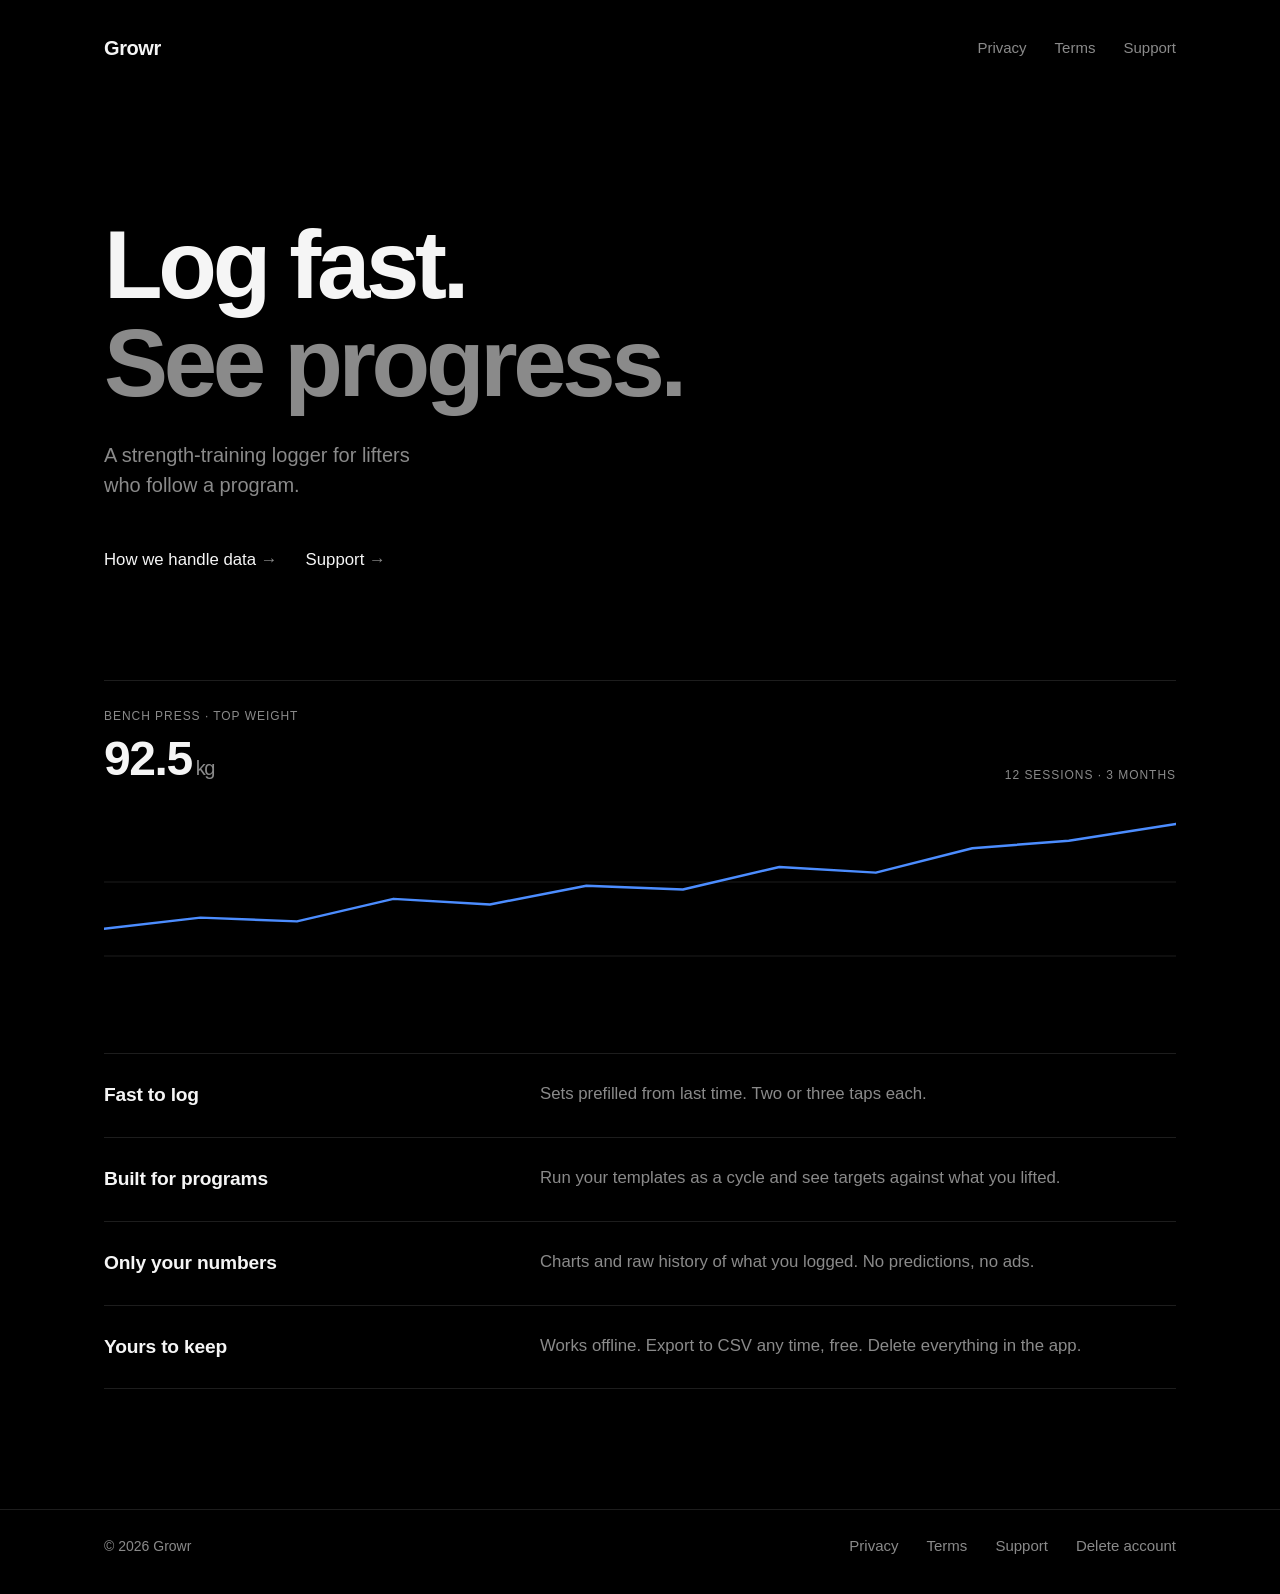
==== index.html @ 4fdc17f6 "Add files via upload" ====
<!DOCTYPE html>
<html lang="en">
<head>
<meta charset="UTF-8">
<meta name="viewport" content="width=device-width, initial-scale=1">
<title>Growr - Strength training logger</title>
<meta name="description" content="Growr is a minimalist strength-training logger with progress charts and raw history. No ads, ever.">
<meta name="theme-color" content="#000000">
<link rel="icon" href="favicon.svg" type="image/svg+xml">
<link rel="stylesheet" href="style.css">
</head>
<body>
<a class="skip" href="#content">Skip to content</a>
<header class="site"><div class="bar">
<a class="brand" href="index.html">Growr</a>
<nav aria-label="Main"><a href="privacy.html">Privacy</a><a href="terms.html">Terms</a><a href="support.html">Support</a></nav>
</div></header>
<main id="content">

<section class="hero">
<h1>Log fast.<br><span>See progress.</span></h1>
<p class="lead">A strength-training logger for lifters who follow a program.</p>
<p class="links"><a class="arrow" href="privacy.html">How we handle data</a><a class="arrow" href="support.html">Support</a></p>
</section>

<section class="stat" aria-label="Example progress chart">
<div class="stat-head">
<div><div class="label">Bench press &middot; top weight</div><div class="big">92.5<small> kg</small></div></div>
<div class="label">12 sessions &middot; 3 months</div>
</div>
<svg viewBox="0 0 1000 160" preserveAspectRatio="none" role="img" aria-label="Example line chart of a lift rising over twelve sessions"><line x1="0" y1="159" x2="1000" y2="159" stroke="#1d1d1d"/><line x1="0" y1="80" x2="1000" y2="80" stroke="#1d1d1d"/><polyline fill="none" stroke="#4c8dff" stroke-width="2.5" stroke-linejoin="round" stroke-linecap="round" vector-effect="non-scaling-stroke" points="0,130 90,118 180,122 270,98 360,104 450,84 540,88 630,64 720,70 810,44 900,36 1000,18"/></svg>
</section>

<section class="rows" aria-label="Features">
<div class="row2"><h2>Fast to log</h2><p>Sets prefilled from last time. Two or three taps each.</p></div>
<div class="row2"><h2>Built for programs</h2><p>Run your templates as a cycle and see targets against what you lifted.</p></div>
<div class="row2"><h2>Only your numbers</h2><p>Charts and raw history of what you logged. No predictions, no ads.</p></div>
<div class="row2"><h2>Yours to keep</h2><p>Works offline. Export to CSV any time, free. Delete everything in the app.</p></div>
</section>

</main>
<footer class="site"><div class="bar">
<span>&copy; 2026 Growr</span>
<nav aria-label="Footer"><a href="privacy.html">Privacy</a><a href="terms.html">Terms</a><a href="support.html">Support</a><a href="delete-account.html">Delete account</a></nav>
</div></footer>
</body>
</html>
---- style.css ----
/* Growr site: minimal. Black, hairlines, one blue accent (app tokens). */
:root {
  color-scheme: dark;
  --bg: #000;
  --surface: #0b0b0b;
  --line: #1d1d1d;
  --text: #f5f5f5;
  --muted: #8a8a8a;
  --accent: #4c8dff;
  --error: #ff6b6b;
  --success: #5fd38d;
  --wrap: 1120px;
  --read: 680px;
}

* { box-sizing: border-box; -webkit-tap-highlight-color: transparent; }

body {
  margin: 0; background: var(--bg); color: var(--text);
  font-family: Inter, -apple-system, BlinkMacSystemFont, "Segoe UI", Roboto, Helvetica, Arial, sans-serif;
  font-variant-numeric: tabular-nums; line-height: 1.6; -webkit-font-smoothing: antialiased;
  min-height: 100vh; display: flex; flex-direction: column;
}
main { flex: 1; }

a { color: var(--muted); text-decoration: none; }
a:hover { color: var(--text); }
a:focus-visible, button:focus-visible, input:focus-visible, textarea:focus-visible, summary:focus-visible {
  outline: 2px solid var(--accent); outline-offset: 3px; border-radius: 6px;
}
.skip { position: absolute; left: -999px; top: 8px; background: var(--accent); color: #000; padding: 10px 16px; border-radius: 12px; font-weight: 600; z-index: 9; }
.skip:focus { left: 8px; color: #000; }

/* header / footer */
header.site .bar, footer.site .bar {
  max-width: var(--wrap); margin: 0 auto; padding: 28px 24px;
  display: flex; flex-wrap: wrap; align-items: center; justify-content: space-between; gap: 14px 28px;
}
.brand { font-weight: 700; font-size: 20px; letter-spacing: -0.02em; color: var(--text); }
header.site nav, footer.site nav { display: flex; flex-wrap: wrap; gap: 6px 28px; font-size: 15px; font-weight: 500; }
header.site nav a { padding: 8px 0; }
header.site nav a[aria-current="page"] { color: var(--text); }
footer.site { border-top: 1px solid var(--line); }
footer.site .bar { padding-top: 24px; padding-bottom: 36px; font-size: 14px; color: var(--muted); }

main > section, main > .read { max-width: var(--wrap); margin: 0 auto; padding-left: 24px; padding-right: 24px; }
.read { max-width: calc(var(--read) + 48px) !important; padding-top: 56px; padding-bottom: 96px; }

/* type */
h1 { font-size: clamp(2.2rem, 6vw, 3.5rem); line-height: 1.05; letter-spacing: -0.04em; font-weight: 700; margin: 0; }
.read h2 {
  margin: 56px 0 0; padding-top: 22px; border-top: 1px solid var(--line);
  font-size: 12px; font-weight: 600; letter-spacing: 0.08em; text-transform: uppercase; color: var(--muted);
}
.read h2 + p, .read h2 + ul, .read h2 + ol, .read h2 + .list, .read h2 + .table-wrap, .read h2 + .callout, .read h2 + details { margin-top: 14px; }
h3 { font-size: 1rem; font-weight: 600; margin: 24px 0 2px; color: var(--text); }
p, li { color: var(--muted); font-size: 1.05rem; line-height: 1.7; }
p { margin: 14px 0 0; }
p strong, li strong { color: var(--text); font-weight: 600; }
ul, ol { padding-left: 20px; margin: 10px 0 0; }
li { margin: 6px 0; }
.read a:not(.btn) { color: var(--accent); }
.read a:not(.btn):hover { text-decoration: underline; text-underline-offset: 3px; color: var(--accent); }
code { color: var(--text); background: #141414; padding: 1px 6px; border-radius: 6px; font-size: 0.88em; }
.meta { color: var(--muted); font-size: 0.9rem; margin: 14px 0 0; }
.lead { font-size: 1.25rem; color: var(--muted); max-width: 30ch; margin: 28px 0 0; line-height: 1.5; }

/* home */
.hero { padding-top: clamp(48px, 10vw, 120px); padding-bottom: clamp(56px, 9vw, 96px); }
.hero h1 { font-size: clamp(2.8rem, 9vw, 6rem); line-height: 1.02; letter-spacing: -0.045em; max-width: 12ch; }
.hero h1 span { color: var(--muted); }
.links { display: flex; flex-wrap: wrap; gap: 6px 28px; margin-top: 36px; }
.arrow { color: var(--text); font-weight: 500; padding: 10px 0; min-height: 44px; }
.arrow::after { content: " \2192"; color: var(--muted); }
.arrow:hover::after { color: var(--accent); }

.stat { padding-bottom: clamp(56px, 9vw, 96px); }
.stat-head { border-top: 1px solid var(--line); padding-top: 26px; display: flex; flex-wrap: wrap; gap: 16px; justify-content: space-between; align-items: flex-end; }
.label { font-size: 12px; letter-spacing: 0.08em; text-transform: uppercase; color: var(--muted); }
.big { font-size: clamp(2.4rem, 6vw, 3rem); font-weight: 600; letter-spacing: -0.03em; line-height: 1.1; margin-top: 6px; }
.big small { font-size: 1.25rem; color: var(--muted); font-weight: 500; }
.stat svg { display: block; width: 100%; height: 150px; margin-top: 22px; }

.rows { padding-bottom: clamp(64px, 10vw, 120px); }
.row2 { border-top: 1px solid var(--line); display: flex; flex-wrap: wrap; gap: 6px 48px; padding: 26px 0; }
.row2:last-child { border-bottom: 1px solid var(--line); }
.row2 h2 { margin: 0; flex: 1 1 220px; font-size: 1.2rem; font-weight: 600; letter-spacing: -0.01em; color: var(--text); text-transform: none; }
.row2 p { margin: 0; flex: 2 1 300px; }

/* controls */
.btn {
  display: inline-flex; align-items: center; justify-content: center; min-height: 48px; padding: 0 24px;
  border-radius: 16px; background: var(--accent); color: #000; font-weight: 600; font-size: 1rem;
  border: 1px solid transparent; cursor: pointer; font-family: inherit; text-decoration: none;
}
.btn:hover { opacity: 0.9; color: #000; }
.btn.secondary { background: transparent; color: var(--text); border-color: var(--line); }
.btn.secondary:hover { color: var(--text); border-color: var(--muted); }
.btn.danger { background: var(--error); }
.actions { display: flex; flex-wrap: wrap; gap: 10px; margin-top: 22px; }

/* quiet blocks: no boxes, just a hairline rail */
.callout { border-left: 2px solid var(--accent); padding: 2px 0 2px 18px; margin: 24px 0; }
.callout p { margin: 6px 0; }
.toc { border-top: 1px solid var(--line); padding: 14px 0 0; margin: 28px 0 0; }
.toc ol { margin: 6px 0 0; padding-left: 20px; columns: 2; column-gap: 28px; }
.toc li { break-inside: avoid; }
@media (max-width: 560px) { .toc ol { columns: 1; } }
.toc strong { font-size: 12px; font-weight: 600; letter-spacing: 0.08em; text-transform: uppercase; color: var(--muted); }

.list { border-top: 1px solid var(--line); margin-top: 14px; }
.list a, .list .row { display: flex; justify-content: space-between; align-items: center; gap: 12px; min-height: 56px; padding: 10px 0; color: var(--text); border-bottom: 1px solid var(--line); }
.list small { display: block; color: var(--muted); font-size: 0.9rem; }
.list .chev { color: var(--muted); }
.list a:hover .chev { color: var(--accent); }

.table-wrap { overflow-x: auto; margin: 14px 0; border-top: 1px solid var(--line); }
table { width: 100%; border-collapse: collapse; font-size: 0.95rem; }
th, td { text-align: left; padding: 12px 14px 12px 0; border-bottom: 1px solid var(--line); vertical-align: top; color: var(--muted); }
th { color: var(--text); font-weight: 600; }

details { border-top: 1px solid var(--line); }
details:last-of-type { border-bottom: 1px solid var(--line); }
summary { cursor: pointer; padding: 16px 0; min-height: 52px; font-weight: 600; color: var(--text); list-style: none; display: flex; justify-content: space-between; gap: 12px; }
summary::-webkit-details-marker { display: none; }
summary::after { content: "+"; color: var(--muted); font-weight: 400; }
details[open] summary::after { content: "\2212"; }
details p { margin: 0 0 18px; }

/* form */
.form-group { margin-bottom: 18px; }
label { display: block; margin-bottom: 6px; font-weight: 600; font-size: 0.9rem; color: var(--text); }
input[type="email"], input[type="text"], textarea {
  width: 100%; min-height: 48px; padding: 12px 14px; border-radius: 12px;
  border: 1px solid var(--line); background: var(--surface); color: var(--text); font-size: 1rem; font-family: inherit;
}
input:focus, textarea:focus { border-color: var(--accent); outline: none; }
input[aria-invalid="true"], textarea[aria-invalid="true"] { border-color: var(--error); }
[data-fs-error] { display: block; color: var(--error); font-size: 0.85rem; margin-top: 4px; }
[data-fs-success] { display: none; border: 1px solid var(--success); color: var(--success); border-radius: 12px; padding: 14px 18px; margin: 16px 0; font-weight: 600; }
[data-fs-success]:not(:empty) { display: block; }
.form-error-banner { display: none; border: 1px solid var(--error); color: var(--error); border-radius: 12px; padding: 14px 18px; margin: 16px 0; }
.form-error-banner:not(:empty) { display: block; }
.hp { position: absolute; left: -9999px; height: 0; overflow: hidden; }

@media (prefers-reduced-motion: reduce) { * { transition: none !important; scroll-behavior: auto !important; } }
@media print { header.site, footer.site { display: none; } body { background: #fff; } * { color: #000 !important; } }
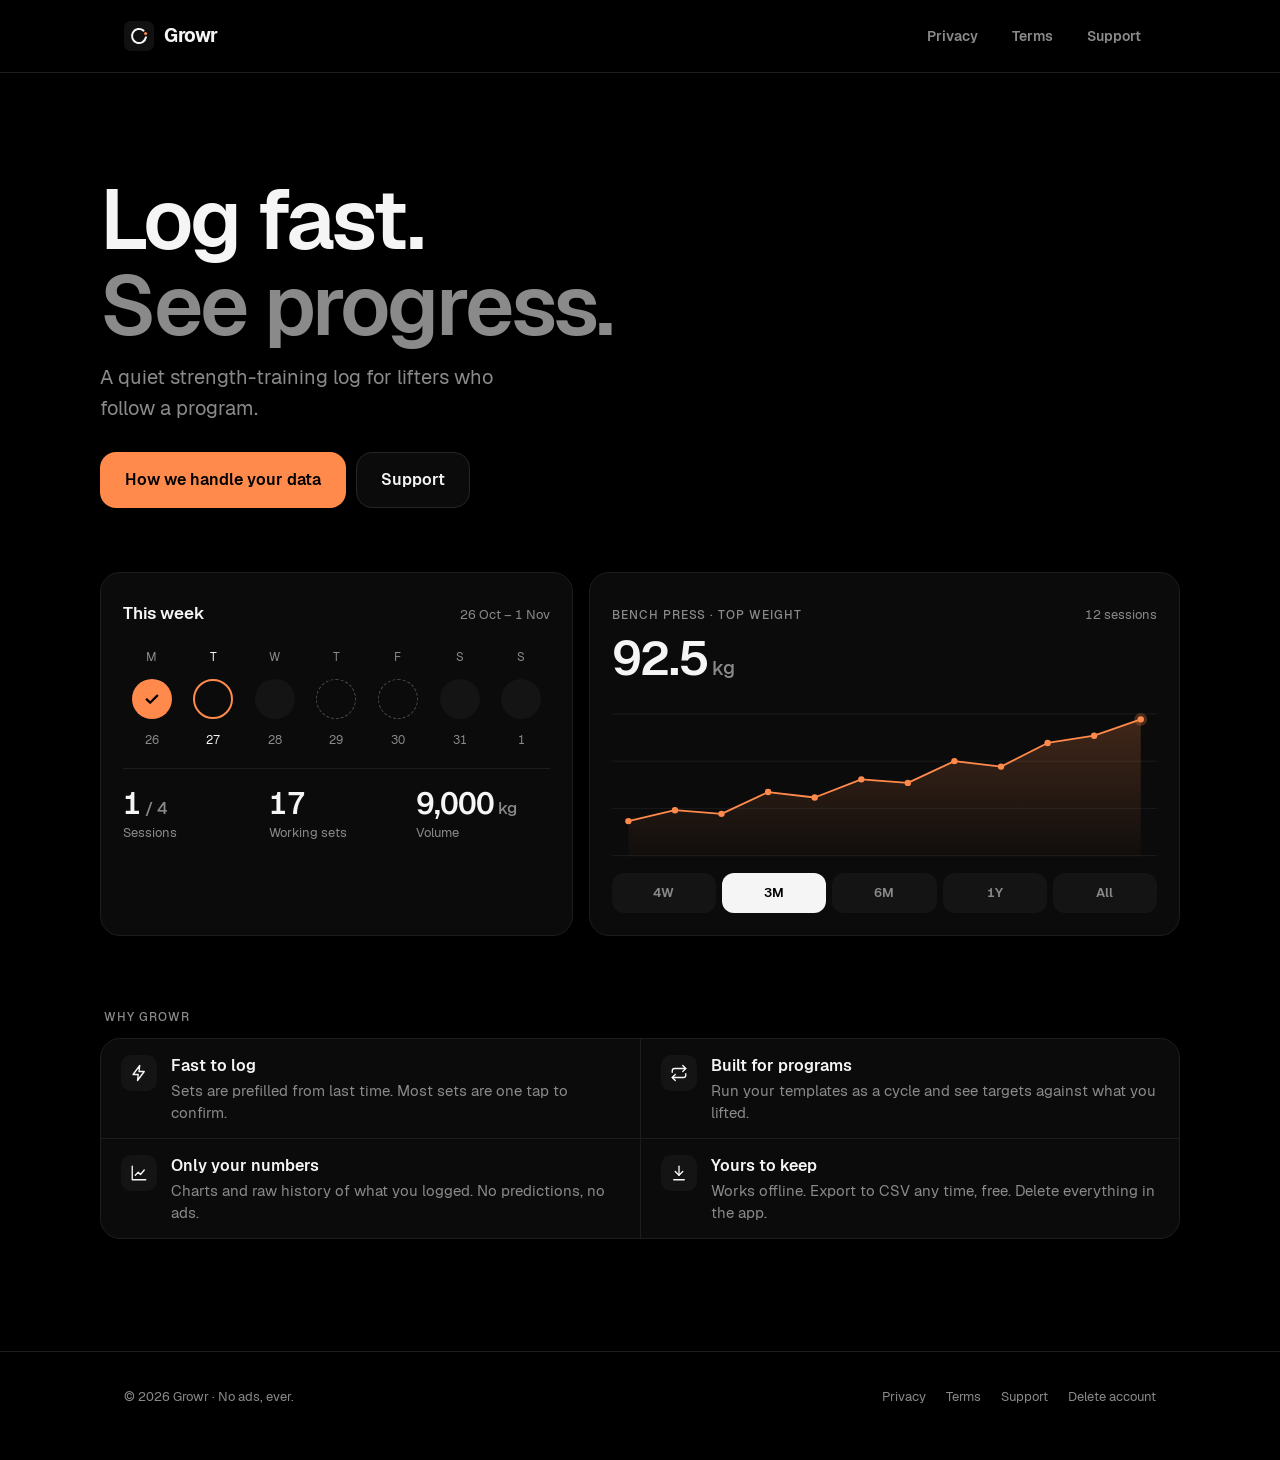
==== commit 02d0f145: "Restyle the site to match the app; name the data controller - App design: OLED black, surface cards," ====
--- a/index.html
+++ b/index.html
@@ -7,40 +7,52 @@
 <meta name="description" content="Growr is a minimalist strength-training logger with progress charts and raw history. No ads, ever.">
 <meta name="theme-color" content="#000000">
 <link rel="icon" href="favicon.svg" type="image/svg+xml">
+<link rel="preload" href="fonts/Geist-Regular.woff" as="font" type="font/woff" crossorigin>
+<link rel="preload" href="fonts/Geist-SemiBold.woff" as="font" type="font/woff" crossorigin>
 <link rel="stylesheet" href="style.css">
 </head>
 <body>
 <a class="skip" href="#content">Skip to content</a>
 <header class="site"><div class="bar">
-<a class="brand" href="index.html">Growr</a>
+<a class="brand" href="index.html" aria-label="Growr home"><svg viewBox="0 0 512 512" aria-hidden="true"><rect width="512" height="512" rx="116" fill="#111111"/><path d="M333.1 164.1 A 120 120 0 1 0 374.2 276.8" fill="none" stroke="#F5F5F5" stroke-width="34" stroke-linecap="round"/><circle cx="368.8" cy="215" r="26" fill="#FF8A4C"/></svg>Growr</a>
 <nav aria-label="Main"><a href="privacy.html">Privacy</a><a href="terms.html">Terms</a><a href="support.html">Support</a></nav>
 </div></header>
 <main id="content">
+<div class="home">
 
 <section class="hero">
 <h1>Log fast.<br><span>See progress.</span></h1>
-<p class="lead">A strength-training logger for lifters who follow a program.</p>
-<p class="links"><a class="arrow" href="privacy.html">How we handle data</a><a class="arrow" href="support.html">Support</a></p>
+<p class="lead">A quiet strength-training log for lifters who follow a program.</p>
+<div class="actions"><a class="btn" href="privacy.html">How we handle your data</a><a class="btn secondary" href="support.html">Support</a></div>
 </section>
 
-<section class="stat" aria-label="Example progress chart">
-<div class="stat-head">
-<div><div class="label">Bench press &middot; top weight</div><div class="big">92.5<small> kg</small></div></div>
-<div class="label">12 sessions &middot; 3 months</div>
+<section class="showcase" aria-label="Example screens">
+<div class="card" aria-label="Example: this week">
+<div class="card-head"><span class="card-title">This week</span><span class="meta">26 Oct &ndash; 1 Nov</span></div>
+<div class="week" aria-hidden="true"><span class="">M</span><span class="is-today">T</span><span class="">W</span><span class="">T</span><span class="">F</span><span class="">S</span><span class="">S</span><i class="dot done"><svg viewBox="0 0 24 24" fill="none" stroke="#000" stroke-width="3" stroke-linecap="round" stroke-linejoin="round" aria-hidden="true"><path d="m5 12.5 4.5 4.5L19 7.5"/></svg></i><i class="dot today"></i><i class="dot "></i><i class="dot plan"></i><i class="dot plan"></i><i class="dot "></i><i class="dot "></i><span class="">26</span><span class="is-today">27</span><span class="">28</span><span class="">29</span><span class="">30</span><span class="">31</span><span class="">1</span></div>
+<div class="stats">
+<div><div class="num">1<small> / 4</small></div><div class="meta">Sessions</div></div>
+<div><div class="num">17</div><div class="meta">Working sets</div></div>
+<div><div class="num">9,000<small> kg</small></div><div class="meta">Volume</div></div>
 </div>
-<svg viewBox="0 0 1000 160" preserveAspectRatio="none" role="img" aria-label="Example line chart of a lift rising over twelve sessions"><line x1="0" y1="159" x2="1000" y2="159" stroke="#1d1d1d"/><line x1="0" y1="80" x2="1000" y2="80" stroke="#1d1d1d"/><polyline fill="none" stroke="#4c8dff" stroke-width="2.5" stroke-linejoin="round" stroke-linecap="round" vector-effect="non-scaling-stroke" points="0,130 90,118 180,122 270,98 360,104 450,84 540,88 630,64 720,70 810,44 900,36 1000,18"/></svg>
+</div>
+<div class="card" aria-label="Example: progress chart">
+<div class="card-head"><span class="label">Bench press &middot; top weight</span><span class="meta">12 sessions</span></div>
+<div class="big">92.5<small> kg</small></div>
+<svg class="chart" viewBox="0 0 600 170" role="img" aria-label="Example chart: bench press top weight rising over twelve sessions"><defs><linearGradient id="g" x1="0" y1="0" x2="0" y2="1"><stop offset="0" stop-color="#FF8A4C" stop-opacity=".22"/><stop offset="1" stop-color="#FF8A4C" stop-opacity=".02"/></linearGradient></defs><line x1="0" x2="600" y1="12" y2="12" stroke="#1D1D1D"/><line x1="0" x2="600" y1="64" y2="64" stroke="#1D1D1D"/><line x1="0" x2="600" y1="116" y2="116" stroke="#1D1D1D"/><line x1="0" x2="600" y1="168" y2="168" stroke="#1D1D1D"/><path d="M18.0,130 L69.3,118 L120.5,122 L171.8,98 L223.1,104 L274.4,84 L325.6,88 L376.9,64 L428.2,70 L479.5,44 L530.7,36 L582.0,18 L582.0,170 L18.0,170 Z" fill="url(#g)"/><polyline points="18.0,130 69.3,118 120.5,122 171.8,98 223.1,104 274.4,84 325.6,88 376.9,64 428.2,70 479.5,44 530.7,36 582.0,18" fill="none" stroke="#FF8A4C" stroke-width="2" stroke-linejoin="round" stroke-linecap="round"/><circle cx="18.0" cy="130" r="3.5" fill="#FF8A4C"/><circle cx="69.3" cy="118" r="3.5" fill="#FF8A4C"/><circle cx="120.5" cy="122" r="3.5" fill="#FF8A4C"/><circle cx="171.8" cy="98" r="3.5" fill="#FF8A4C"/><circle cx="223.1" cy="104" r="3.5" fill="#FF8A4C"/><circle cx="274.4" cy="84" r="3.5" fill="#FF8A4C"/><circle cx="325.6" cy="88" r="3.5" fill="#FF8A4C"/><circle cx="376.9" cy="64" r="3.5" fill="#FF8A4C"/><circle cx="428.2" cy="70" r="3.5" fill="#FF8A4C"/><circle cx="479.5" cy="44" r="3.5" fill="#FF8A4C"/><circle cx="530.7" cy="36" r="3.5" fill="#FF8A4C"/><circle cx="582.0" cy="18" r="3.5" fill="#FF8A4C"/><circle cx="582.0" cy="18" r="7" fill="#FF8A4C" fill-opacity=".25"/></svg>
+<div class="pills" aria-hidden="true"><span>4W</span><span class="on">3M</span><span>6M</span><span>1Y</span><span>All</span></div>
+</div>
 </section>
 
-<section class="rows" aria-label="Features">
-<div class="row2"><h2>Fast to log</h2><p>Sets prefilled from last time. Two or three taps each.</p></div>
-<div class="row2"><h2>Built for programs</h2><p>Run your templates as a cycle and see targets against what you lifted.</p></div>
-<div class="row2"><h2>Only your numbers</h2><p>Charts and raw history of what you logged. No predictions, no ads.</p></div>
-<div class="row2"><h2>Yours to keep</h2><p>Works offline. Export to CSV any time, free. Delete everything in the app.</p></div>
+<section class="features" aria-labelledby="why">
+<h2 class="group-label" id="why">Why Growr</h2>
+<div class="list"><div class="row"><span class="tile"><svg viewBox="0 0 24 24" fill="none" stroke="#F5F5F5" stroke-width="1.8" stroke-linecap="round" stroke-linejoin="round" aria-hidden="true"><path d="M13 2 4 14h7l-1 8 9-12h-7z"/></svg></span><span class="text">Fast to log<small>Sets are prefilled from last time. Most sets are one tap to confirm.</small></span></div><div class="row"><span class="tile"><svg viewBox="0 0 24 24" fill="none" stroke="#F5F5F5" stroke-width="1.8" stroke-linecap="round" stroke-linejoin="round" aria-hidden="true"><path d="M17 2l4 4-4 4"/><path d="M3 11V9a3 3 0 0 1 3-3h15"/><path d="M7 22l-4-4 4-4"/><path d="M21 13v2a3 3 0 0 1-3 3H3"/></svg></span><span class="text">Built for programs<small>Run your templates as a cycle and see targets against what you lifted.</small></span></div><div class="row"><span class="tile"><svg viewBox="0 0 24 24" fill="none" stroke="#F5F5F5" stroke-width="1.8" stroke-linecap="round" stroke-linejoin="round" aria-hidden="true"><path d="M3 3v18h18"/><path d="m7 15 4-4 3 3 5-6"/></svg></span><span class="text">Only your numbers<small>Charts and raw history of what you logged. No predictions, no ads.</small></span></div><div class="row"><span class="tile"><svg viewBox="0 0 24 24" fill="none" stroke="#F5F5F5" stroke-width="1.8" stroke-linecap="round" stroke-linejoin="round" aria-hidden="true"><path d="M12 3v12"/><path d="m7 10 5 5 5-5"/><path d="M5 21h14"/></svg></span><span class="text">Yours to keep<small>Works offline. Export to CSV any time, free. Delete everything in the app.</small></span></div></div>
 </section>
 
+</div>
 </main>
 <footer class="site"><div class="bar">
-<span>&copy; 2026 Growr</span>
+<span>&copy; 2026 Growr &middot; No ads, ever.</span>
 <nav aria-label="Footer"><a href="privacy.html">Privacy</a><a href="terms.html">Terms</a><a href="support.html">Support</a><a href="delete-account.html">Delete account</a></nav>
 </div></footer>
 </body>
--- a/style.css
+++ b/style.css
@@ -1,147 +1,266 @@
-/* Growr site: minimal. Black, hairlines, one blue accent (app tokens). */
+/* Growr site. Same tokens as the app (docs/design-handoff.md): OLED black,
+   surface cards with hairline borders, one Ember accent, Geist. No shadows. */
+
+@font-face { font-family: Geist; font-weight: 400; font-display: swap; src: url(fonts/Geist-Regular.woff) format("woff"); }
+@font-face { font-family: Geist; font-weight: 500; font-display: swap; src: url(fonts/Geist-Medium.woff) format("woff"); }
+@font-face { font-family: Geist; font-weight: 600; font-display: swap; src: url(fonts/Geist-SemiBold.woff) format("woff"); }
+@font-face { font-family: Geist; font-weight: 700; font-display: swap; src: url(fonts/Geist-Bold.woff) format("woff"); }
+
 :root {
   color-scheme: dark;
-  --bg: #000;
+  --bg: #000000;
   --surface: #0b0b0b;
-  --line: #1d1d1d;
+  --field: #141414;
+  --border: #1d1d1d;
+  --track: #262626;
+  --last: #3a3a3a;
+  --dim: #4a4a4a;
   --text: #f5f5f5;
   --muted: #8a8a8a;
-  --accent: #4c8dff;
-  --error: #ff6b6b;
-  --success: #5fd38d;
-  --wrap: 1120px;
-  --read: 680px;
-}
+  --accent: #ff8a4c;
+  --on-accent: #000000;
+  --accent-soft: rgba(255, 138, 76, 0.12);
+  --danger: #ff7a7a;
+  --danger-fill: #d93036;
+  --danger-border: #3a2020;
+  --r-field: 10px;
+  --r-small: 12px;
+  --r-button: 16px;
+  --r-card: 20px;
+  --gutter: 16px;
+  --wrap: 1080px;
+  --read: 720px;
+  --ease: 180ms ease;
+}
+@media (min-width: 720px) { :root { --gutter: 24px; } }
 
 * { box-sizing: border-box; -webkit-tap-highlight-color: transparent; }
+html { -webkit-text-size-adjust: 100%; scroll-padding-top: 88px; }
 
 body {
   margin: 0; background: var(--bg); color: var(--text);
-  font-family: Inter, -apple-system, BlinkMacSystemFont, "Segoe UI", Roboto, Helvetica, Arial, sans-serif;
-  font-variant-numeric: tabular-nums; line-height: 1.6; -webkit-font-smoothing: antialiased;
+  font-family: Geist, -apple-system, BlinkMacSystemFont, "Segoe UI", Roboto, Helvetica, Arial, sans-serif;
+  font-size: 16px; line-height: 1.6; font-variant-numeric: tabular-nums;
+  -webkit-font-smoothing: antialiased; -moz-osx-font-smoothing: grayscale;
   min-height: 100vh; display: flex; flex-direction: column;
 }
-main { flex: 1; }
-
-a { color: var(--muted); text-decoration: none; }
-a:hover { color: var(--text); }
-a:focus-visible, button:focus-visible, input:focus-visible, textarea:focus-visible, summary:focus-visible {
-  outline: 2px solid var(--accent); outline-offset: 3px; border-radius: 6px;
-}
-.skip { position: absolute; left: -999px; top: 8px; background: var(--accent); color: #000; padding: 10px 16px; border-radius: 12px; font-weight: 600; z-index: 9; }
-.skip:focus { left: 8px; color: #000; }
-
-/* header / footer */
+main { flex: 1; width: 100%; }
+
+a { color: inherit; text-decoration: none; }
+:focus-visible { outline: 2px solid var(--accent); outline-offset: 3px; border-radius: 8px; }
+.skip { position: absolute; left: -999px; top: 8px; background: var(--accent); color: var(--on-accent); padding: 10px 16px; border-radius: var(--r-small); font-weight: 600; z-index: 20; }
+.skip:focus { left: 8px; }
+
+/* ---- header / footer ------------------------------------------------------ */
+
+header.site {
+  position: sticky; top: 0; z-index: 10;
+  background: rgba(0, 0, 0, 0.86); border-bottom: 1px solid var(--border);
+  -webkit-backdrop-filter: saturate(140%) blur(14px); backdrop-filter: saturate(140%) blur(14px);
+}
 header.site .bar, footer.site .bar {
-  max-width: var(--wrap); margin: 0 auto; padding: 28px 24px;
-  display: flex; flex-wrap: wrap; align-items: center; justify-content: space-between; gap: 14px 28px;
-}
-.brand { font-weight: 700; font-size: 20px; letter-spacing: -0.02em; color: var(--text); }
-header.site nav, footer.site nav { display: flex; flex-wrap: wrap; gap: 6px 28px; font-size: 15px; font-weight: 500; }
-header.site nav a { padding: 8px 0; }
-header.site nav a[aria-current="page"] { color: var(--text); }
-footer.site { border-top: 1px solid var(--line); }
-footer.site .bar { padding-top: 24px; padding-bottom: 36px; font-size: 14px; color: var(--muted); }
-
-main > section, main > .read { max-width: var(--wrap); margin: 0 auto; padding-left: 24px; padding-right: 24px; }
-.read { max-width: calc(var(--read) + 48px) !important; padding-top: 56px; padding-bottom: 96px; }
-
-/* type */
-h1 { font-size: clamp(2.2rem, 6vw, 3.5rem); line-height: 1.05; letter-spacing: -0.04em; font-weight: 700; margin: 0; }
-.read h2 {
-  margin: 56px 0 0; padding-top: 22px; border-top: 1px solid var(--line);
-  font-size: 12px; font-weight: 600; letter-spacing: 0.08em; text-transform: uppercase; color: var(--muted);
-}
-.read h2 + p, .read h2 + ul, .read h2 + ol, .read h2 + .list, .read h2 + .table-wrap, .read h2 + .callout, .read h2 + details { margin-top: 14px; }
-h3 { font-size: 1rem; font-weight: 600; margin: 24px 0 2px; color: var(--text); }
-p, li { color: var(--muted); font-size: 1.05rem; line-height: 1.7; }
-p { margin: 14px 0 0; }
-p strong, li strong { color: var(--text); font-weight: 600; }
+  max-width: var(--wrap); margin: 0 auto; padding: 12px var(--gutter);
+  display: flex; flex-wrap: wrap; align-items: center; justify-content: space-between; gap: 8px 16px;
+}
+.brand { display: inline-flex; align-items: center; gap: 10px; min-height: 48px; font-weight: 700; font-size: 19px; letter-spacing: -0.02em; }
+.brand svg { width: 30px; height: 30px; flex: none; }
+header.site nav { display: flex; flex-wrap: wrap; gap: 4px; }
+header.site nav a {
+  display: inline-flex; align-items: center; min-height: 40px; padding: 0 14px; border-radius: 999px;
+  font-size: 14px; font-weight: 600; color: var(--muted); border: 1px solid transparent;
+  transition: color var(--ease), background-color var(--ease), border-color var(--ease);
+}
+header.site nav a:hover { color: var(--text); }
+header.site nav a[aria-current="page"] { color: var(--text); background: var(--surface); border-color: var(--border); }
+@media (max-width: 420px) { header.site nav a { padding: 0 11px; } }
+
+footer.site { border-top: 1px solid var(--border); margin-top: 24px; }
+footer.site .bar { padding-top: 24px; padding-bottom: 40px; font-size: 13px; color: var(--muted); }
+footer.site nav { display: flex; flex-wrap: wrap; gap: 0 20px; }
+footer.site nav a { display: inline-flex; align-items: center; min-height: 44px; }
+footer.site nav a:hover { color: var(--text); }
+
+/* ---- type ----------------------------------------------------------------- */
+
+h1 { font-size: clamp(2rem, 6vw, 2.75rem); line-height: 1.1; letter-spacing: -0.02em; font-weight: 600; margin: 0; }
+h2 { margin: 0; }
+h3 { font-size: 16px; font-weight: 600; letter-spacing: -0.01em; margin: 22px 0 0; color: var(--text); }
+p, li { color: var(--muted); font-size: 15.5px; line-height: 1.7; }
+p { margin: 12px 0 0; }
+strong { color: var(--text); font-weight: 600; }
 ul, ol { padding-left: 20px; margin: 10px 0 0; }
 li { margin: 6px 0; }
-.read a:not(.btn) { color: var(--accent); }
-.read a:not(.btn):hover { text-decoration: underline; text-underline-offset: 3px; color: var(--accent); }
-code { color: var(--text); background: #141414; padding: 1px 6px; border-radius: 6px; font-size: 0.88em; }
-.meta { color: var(--muted); font-size: 0.9rem; margin: 14px 0 0; }
-.lead { font-size: 1.25rem; color: var(--muted); max-width: 30ch; margin: 28px 0 0; line-height: 1.5; }
-
-/* home */
-.hero { padding-top: clamp(48px, 10vw, 120px); padding-bottom: clamp(56px, 9vw, 96px); }
-.hero h1 { font-size: clamp(2.8rem, 9vw, 6rem); line-height: 1.02; letter-spacing: -0.045em; max-width: 12ch; }
-.hero h1 span { color: var(--muted); }
-.links { display: flex; flex-wrap: wrap; gap: 6px 28px; margin-top: 36px; }
-.arrow { color: var(--text); font-weight: 500; padding: 10px 0; min-height: 44px; }
-.arrow::after { content: " \2192"; color: var(--muted); }
-.arrow:hover::after { color: var(--accent); }
-
-.stat { padding-bottom: clamp(56px, 9vw, 96px); }
-.stat-head { border-top: 1px solid var(--line); padding-top: 26px; display: flex; flex-wrap: wrap; gap: 16px; justify-content: space-between; align-items: flex-end; }
-.label { font-size: 12px; letter-spacing: 0.08em; text-transform: uppercase; color: var(--muted); }
-.big { font-size: clamp(2.4rem, 6vw, 3rem); font-weight: 600; letter-spacing: -0.03em; line-height: 1.1; margin-top: 6px; }
-.big small { font-size: 1.25rem; color: var(--muted); font-weight: 500; }
-.stat svg { display: block; width: 100%; height: 150px; margin-top: 22px; }
-
-.rows { padding-bottom: clamp(64px, 10vw, 120px); }
-.row2 { border-top: 1px solid var(--line); display: flex; flex-wrap: wrap; gap: 6px 48px; padding: 26px 0; }
-.row2:last-child { border-bottom: 1px solid var(--line); }
-.row2 h2 { margin: 0; flex: 1 1 220px; font-size: 1.2rem; font-weight: 600; letter-spacing: -0.01em; color: var(--text); text-transform: none; }
-.row2 p { margin: 0; flex: 2 1 300px; }
-
-/* controls */
+li::marker { color: var(--dim); }
+code { color: var(--text); background: var(--field); border: 1px solid var(--border); padding: 1px 6px; border-radius: 6px; font-size: 0.86em; font-family: inherit; }
+.label, .group-label {
+  font-size: 12px; font-weight: 500; letter-spacing: 0.08em; text-transform: uppercase; color: var(--muted);
+}
+.meta { color: var(--muted); font-size: 13px; line-height: 1.6; margin: 10px 0 0; }
+.lead { font-size: 18px; line-height: 1.55; color: var(--muted); margin: 14px 0 0; max-width: 34ch; }
+
+/* ---- reading pages (privacy, terms, support, delete account) -------------- */
+
+.read { max-width: calc(var(--read) + 2 * var(--gutter)); margin: 0 auto; padding: 40px var(--gutter) 64px; }
+.read > h1 + .lead, .read > h1 + .meta { margin-top: 10px; }
+.read a:not(.btn):not(.row) { color: var(--accent); text-decoration: underline; text-decoration-color: rgba(255, 138, 76, 0.4); text-underline-offset: 3px; }
+.read a:not(.btn):not(.row):hover { text-decoration-color: var(--accent); }
+
+/* A section: caps label above a surface card, like a settings group. */
+.group { margin-top: 32px; }
+.group > h2 { font-size: 12px; font-weight: 500; letter-spacing: 0.08em; text-transform: uppercase; color: var(--muted); padding: 0 4px 10px; }
+.card {
+  background: var(--surface); border: 1px solid var(--border); border-radius: var(--r-card);
+  padding: 18px 20px 20px;
+}
+.card > :first-child { margin-top: 0; }
+@media (max-width: 480px) { .card { padding: 16px 16px 18px; } }
+
+.callout {
+  background: var(--field); border: 1px solid var(--track); border-radius: var(--r-button);
+  padding: 14px 18px; margin: 20px 0 0;
+}
+.callout p, .callout ol, .callout ul { margin-top: 6px; }
+.callout > :first-child { margin-top: 0; }
+.card .callout { margin-top: 16px; }
+
+.toc { background: var(--surface); border: 1px solid var(--border); border-radius: var(--r-card); padding: 16px 20px; margin: 24px 0 0; }
+.toc strong { display: block; font-size: 12px; font-weight: 500; letter-spacing: 0.08em; text-transform: uppercase; color: var(--muted); }
+.toc ol { margin: 8px 0 0; padding-left: 22px; columns: 2; column-gap: 32px; }
+.toc li { break-inside: avoid; margin: 2px 0; }
+.read .toc a:not(.btn) { color: var(--text); text-decoration: none; display: inline-block; padding: 4px 0; }
+.read .toc a:not(.btn):hover { color: var(--accent); }
+@media (max-width: 560px) { .toc ol { columns: 1; } }
+
+.table-wrap { overflow-x: auto; margin: 4px -4px 0; }
+table { width: 100%; border-collapse: collapse; font-size: 14.5px; }
+th, td { text-align: left; padding: 12px 14px 12px 4px; border-bottom: 1px solid var(--border); vertical-align: top; color: var(--muted); line-height: 1.5; }
+tr:last-child td { border-bottom: 0; }
+th { color: var(--muted); font-size: 11px; font-weight: 600; letter-spacing: 0.06em; text-transform: uppercase; }
+td:first-child { color: var(--text); }
+
+/* Settings-style rows (support email). */
+.list { background: var(--surface); border: 1px solid var(--border); border-radius: var(--r-card); margin-top: 20px; overflow: hidden; }
+.list a, .list .row {
+  display: flex; align-items: center; gap: 14px; min-height: 64px; padding: 12px 18px;
+  color: var(--text); border-top: 1px solid var(--border); transition: background-color var(--ease);
+}
+.list > :first-child { border-top: 0; }
+.list a:hover { background: var(--field); }
+.list .tile { flex: none; width: 36px; height: 36px; border-radius: var(--r-field); background: var(--field); display: grid; place-items: center; }
+.list .tile svg { width: 18px; height: 18px; }
+.list .text { flex: 1; font-weight: 500; }
+.list small { display: block; color: var(--muted); font-size: 13px; font-weight: 400; }
+.list .chev { color: var(--dim); font-size: 22px; line-height: 1; }
+
+/* FAQ: rows in one card. */
+.faq { padding: 0; overflow: hidden; }
+details { border-top: 1px solid var(--border); }
+details:first-child { border-top: 0; }
+summary {
+  cursor: pointer; list-style: none; display: flex; justify-content: space-between; align-items: center; gap: 16px;
+  min-height: 60px; padding: 14px 20px; font-weight: 500; color: var(--text); transition: background-color var(--ease);
+}
+summary:hover { background: var(--field); }
+summary::-webkit-details-marker { display: none; }
+summary::after {
+  content: ""; flex: none; width: 8px; height: 8px; margin-right: 4px;
+  border-right: 2px solid var(--dim); border-bottom: 2px solid var(--dim); transform: rotate(45deg) translateY(-2px);
+  transition: transform var(--ease);
+}
+details[open] summary::after { transform: rotate(225deg) translateY(-2px); }
+details p { margin: 0; padding: 0 20px 18px; }
+
+/* ---- controls ------------------------------------------------------------- */
+
 .btn {
-  display: inline-flex; align-items: center; justify-content: center; min-height: 48px; padding: 0 24px;
-  border-radius: 16px; background: var(--accent); color: #000; font-weight: 600; font-size: 1rem;
-  border: 1px solid transparent; cursor: pointer; font-family: inherit; text-decoration: none;
-}
-.btn:hover { opacity: 0.9; color: #000; }
-.btn.secondary { background: transparent; color: var(--text); border-color: var(--line); }
-.btn.secondary:hover { color: var(--text); border-color: var(--muted); }
-.btn.danger { background: var(--error); }
-.actions { display: flex; flex-wrap: wrap; gap: 10px; margin-top: 22px; }
-
-/* quiet blocks: no boxes, just a hairline rail */
-.callout { border-left: 2px solid var(--accent); padding: 2px 0 2px 18px; margin: 24px 0; }
-.callout p { margin: 6px 0; }
-.toc { border-top: 1px solid var(--line); padding: 14px 0 0; margin: 28px 0 0; }
-.toc ol { margin: 6px 0 0; padding-left: 20px; columns: 2; column-gap: 28px; }
-.toc li { break-inside: avoid; }
-@media (max-width: 560px) { .toc ol { columns: 1; } }
-.toc strong { font-size: 12px; font-weight: 600; letter-spacing: 0.08em; text-transform: uppercase; color: var(--muted); }
-
-.list { border-top: 1px solid var(--line); margin-top: 14px; }
-.list a, .list .row { display: flex; justify-content: space-between; align-items: center; gap: 12px; min-height: 56px; padding: 10px 0; color: var(--text); border-bottom: 1px solid var(--line); }
-.list small { display: block; color: var(--muted); font-size: 0.9rem; }
-.list .chev { color: var(--muted); }
-.list a:hover .chev { color: var(--accent); }
-
-.table-wrap { overflow-x: auto; margin: 14px 0; border-top: 1px solid var(--line); }
-table { width: 100%; border-collapse: collapse; font-size: 0.95rem; }
-th, td { text-align: left; padding: 12px 14px 12px 0; border-bottom: 1px solid var(--line); vertical-align: top; color: var(--muted); }
-th { color: var(--text); font-weight: 600; }
-
-details { border-top: 1px solid var(--line); }
-details:last-of-type { border-bottom: 1px solid var(--line); }
-summary { cursor: pointer; padding: 16px 0; min-height: 52px; font-weight: 600; color: var(--text); list-style: none; display: flex; justify-content: space-between; gap: 12px; }
-summary::-webkit-details-marker { display: none; }
-summary::after { content: "+"; color: var(--muted); font-weight: 400; }
-details[open] summary::after { content: "\2212"; }
-details p { margin: 0 0 18px; }
-
-/* form */
-.form-group { margin-bottom: 18px; }
-label { display: block; margin-bottom: 6px; font-weight: 600; font-size: 0.9rem; color: var(--text); }
+  display: inline-flex; align-items: center; justify-content: center; gap: 8px; min-height: 56px; padding: 0 24px;
+  border-radius: var(--r-button); background: var(--accent); color: var(--on-accent);
+  font: 600 16px/1 Geist, -apple-system, BlinkMacSystemFont, "Segoe UI", Roboto, sans-serif;
+  border: 1px solid transparent; cursor: pointer; transition: opacity var(--ease), border-color var(--ease), background-color var(--ease);
+}
+.btn:hover { opacity: 0.9; }
+.btn:disabled { opacity: 0.5; cursor: default; }
+.btn.secondary { background: var(--surface); color: var(--text); border-color: var(--track); }
+.btn.secondary:hover { opacity: 1; border-color: var(--dim); }
+.btn.danger { background: var(--danger-fill); color: #fff; }
+.actions { display: flex; flex-wrap: wrap; gap: 10px; margin-top: 28px; }
+@media (max-width: 480px) { .actions .btn { flex: 1 1 100%; } }
+
+/* ---- form (deletion request) ---------------------------------------------- */
+
+form { margin-top: 18px; }
+.form-group { margin-bottom: 16px; }
+label { display: block; margin-bottom: 6px; font-weight: 500; font-size: 13px; color: var(--text); }
 input[type="email"], input[type="text"], textarea {
-  width: 100%; min-height: 48px; padding: 12px 14px; border-radius: 12px;
-  border: 1px solid var(--line); background: var(--surface); color: var(--text); font-size: 1rem; font-family: inherit;
-}
+  width: 100%; min-height: 48px; padding: 12px 14px; border-radius: var(--r-field);
+  border: 1px solid var(--border); background: var(--field); color: var(--text); font: 400 16px/1.5 inherit; font-family: inherit;
+  transition: border-color var(--ease);
+}
+textarea { resize: vertical; }
+::placeholder { color: var(--dim); }
 input:focus, textarea:focus { border-color: var(--accent); outline: none; }
-input[aria-invalid="true"], textarea[aria-invalid="true"] { border-color: var(--error); }
-[data-fs-error] { display: block; color: var(--error); font-size: 0.85rem; margin-top: 4px; }
-[data-fs-success] { display: none; border: 1px solid var(--success); color: var(--success); border-radius: 12px; padding: 14px 18px; margin: 16px 0; font-weight: 600; }
+input[aria-invalid="true"], textarea[aria-invalid="true"] { border-color: var(--danger); }
+[data-fs-error] { display: block; color: var(--danger); font-size: 13px; margin-top: 4px; }
+[data-fs-success] { display: none; background: var(--field); border: 1px solid rgba(255, 138, 76, 0.4); color: var(--text); border-radius: var(--r-button); padding: 14px 18px; margin: 16px 0 0; font-weight: 500; }
 [data-fs-success]:not(:empty) { display: block; }
-.form-error-banner { display: none; border: 1px solid var(--error); color: var(--error); border-radius: 12px; padding: 14px 18px; margin: 16px 0; }
+.form-error-banner { display: none; border: 1px solid var(--danger-border); color: var(--danger); border-radius: var(--r-button); padding: 14px 18px; margin: 16px 0 0; }
 .form-error-banner:not(:empty) { display: block; }
 .hp { position: absolute; left: -9999px; height: 0; overflow: hidden; }
 
+/* ---- home ----------------------------------------------------------------- */
+
+.home { max-width: calc(var(--wrap) + 2 * var(--gutter)); margin: 0 auto; padding: 0 var(--gutter); }
+.hero { padding: clamp(40px, 9vw, 104px) 0 clamp(36px, 6vw, 64px); }
+.hero h1 { font-size: clamp(2.75rem, 9vw, 5.25rem); line-height: 1.02; letter-spacing: -0.035em; max-width: 12ch; }
+.hero h1 span { color: var(--muted); }
+.hero .lead { font-size: clamp(17px, 2.2vw, 20px); }
+
+.showcase { display: grid; gap: 16px; grid-template-columns: 1fr; }
+@media (min-width: 880px) { .showcase { grid-template-columns: 1fr 1.25fr; } }
+.showcase .card { padding: 22px; }
+.card-head { display: flex; justify-content: space-between; align-items: baseline; gap: 12px; flex-wrap: wrap; }
+.card-title { font-size: 17px; font-weight: 600; letter-spacing: -0.01em; }
+
+.week { display: grid; grid-template-columns: repeat(7, 1fr); gap: 4px; margin-top: 20px; text-align: center; }
+.week span { font-size: 12px; color: var(--muted); }
+.week .dot {
+  justify-self: center; width: min(40px, 10vw); aspect-ratio: 1; border-radius: 50%; margin: 8px 0;
+  background: var(--field); display: grid; place-items: center;
+}
+.week .done { background: var(--accent); }
+.week .done svg { width: 45%; height: 45%; }
+.week .today { background: transparent; border: 2px solid var(--accent); }
+.week .plan { background: transparent; border: 1.5px dashed var(--dim); }
+.week .is-today { color: var(--text); }
+.stats { display: grid; grid-template-columns: repeat(3, 1fr); gap: 12px; margin-top: 18px; padding-top: 18px; border-top: 1px solid var(--border); }
+.num { font-size: clamp(24px, 4vw, 30px); font-weight: 600; letter-spacing: -0.03em; line-height: 1.15; }
+.num small { font-size: 0.55em; font-weight: 500; color: var(--muted); letter-spacing: 0; }
+.stats .meta { margin-top: 2px; }
+
+.big { font-size: clamp(38px, 6vw, 48px); font-weight: 600; letter-spacing: -0.03em; line-height: 1.1; margin-top: 6px; }
+.big small { font-size: 0.42em; font-weight: 500; color: var(--muted); letter-spacing: 0; }
+.chart { display: block; width: 100%; height: auto; margin-top: 18px; }
+.pills { display: flex; gap: 6px; margin-top: 16px; }
+.pills span { flex: 1; text-align: center; min-height: 40px; display: grid; place-items: center; border-radius: var(--r-small); font-size: 13px; font-weight: 600; color: var(--muted); background: var(--field); }
+.pills .on { background: var(--text); color: var(--on-accent); }
+
+.features { margin: clamp(40px, 7vw, 72px) 0 clamp(48px, 8vw, 88px); }
+.features .group-label { display: block; padding: 0 4px 10px; }
+.features .list { margin-top: 0; }
+.features .list .row { min-height: 76px; padding: 14px 20px; align-items: flex-start; }
+.features .list .tile { margin-top: 2px; }
+.features .list .text { font-weight: 600; font-size: 16px; }
+.features .list small { font-size: 14.5px; margin-top: 2px; line-height: 1.5; }
+@media (min-width: 880px) {
+  .features .list { display: grid; grid-template-columns: 1fr 1fr; }
+  .features .list .row:nth-child(2) { border-top: 0; }
+  .features .list .row:nth-child(even) { border-left: 1px solid var(--border); }
+}
+
 @media (prefers-reduced-motion: reduce) { * { transition: none !important; scroll-behavior: auto !important; } }
-@media print { header.site, footer.site { display: none; } body { background: #fff; } * { color: #000 !important; } }
+@media print {
+  header.site, footer.site, .skip { display: none; }
+  body { background: #fff; }
+  .card, .toc, .list, .callout { border-color: #ccc; background: #fff; }
+  * { color: #000 !important; }
+}
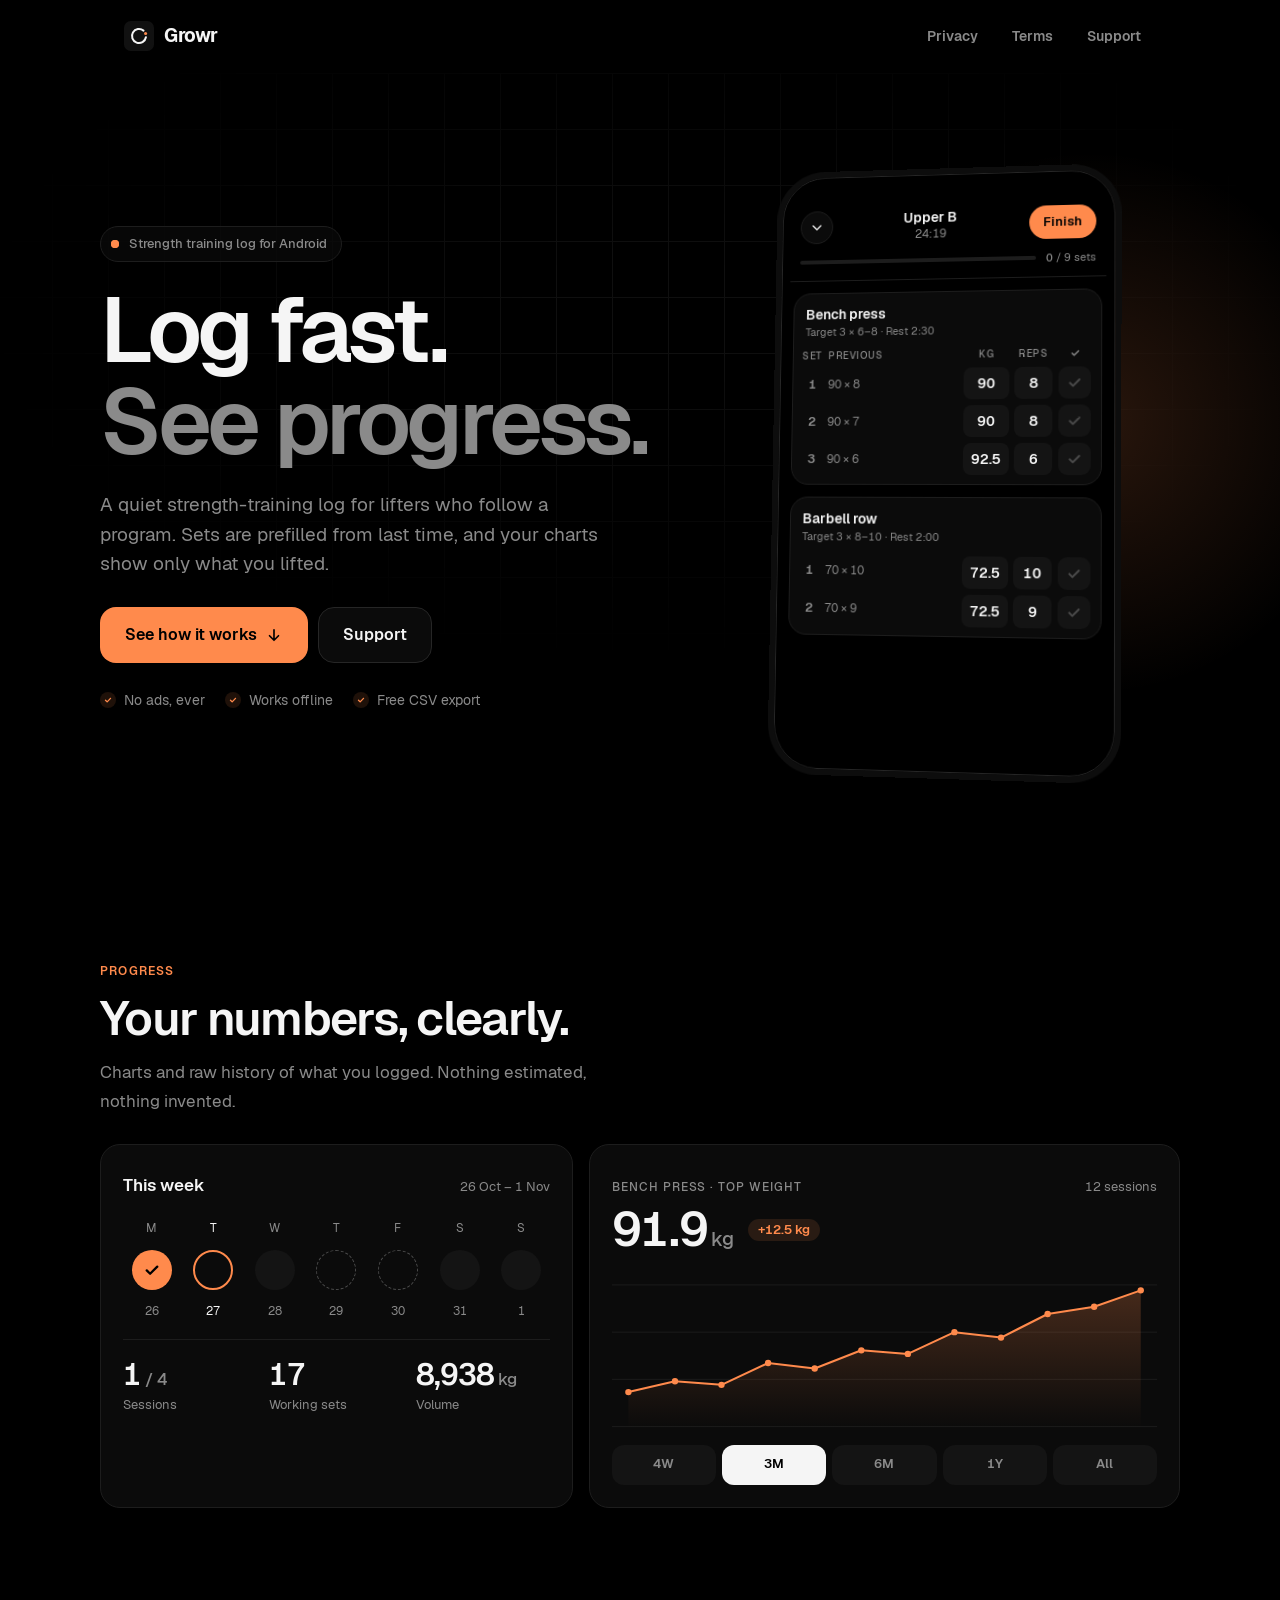
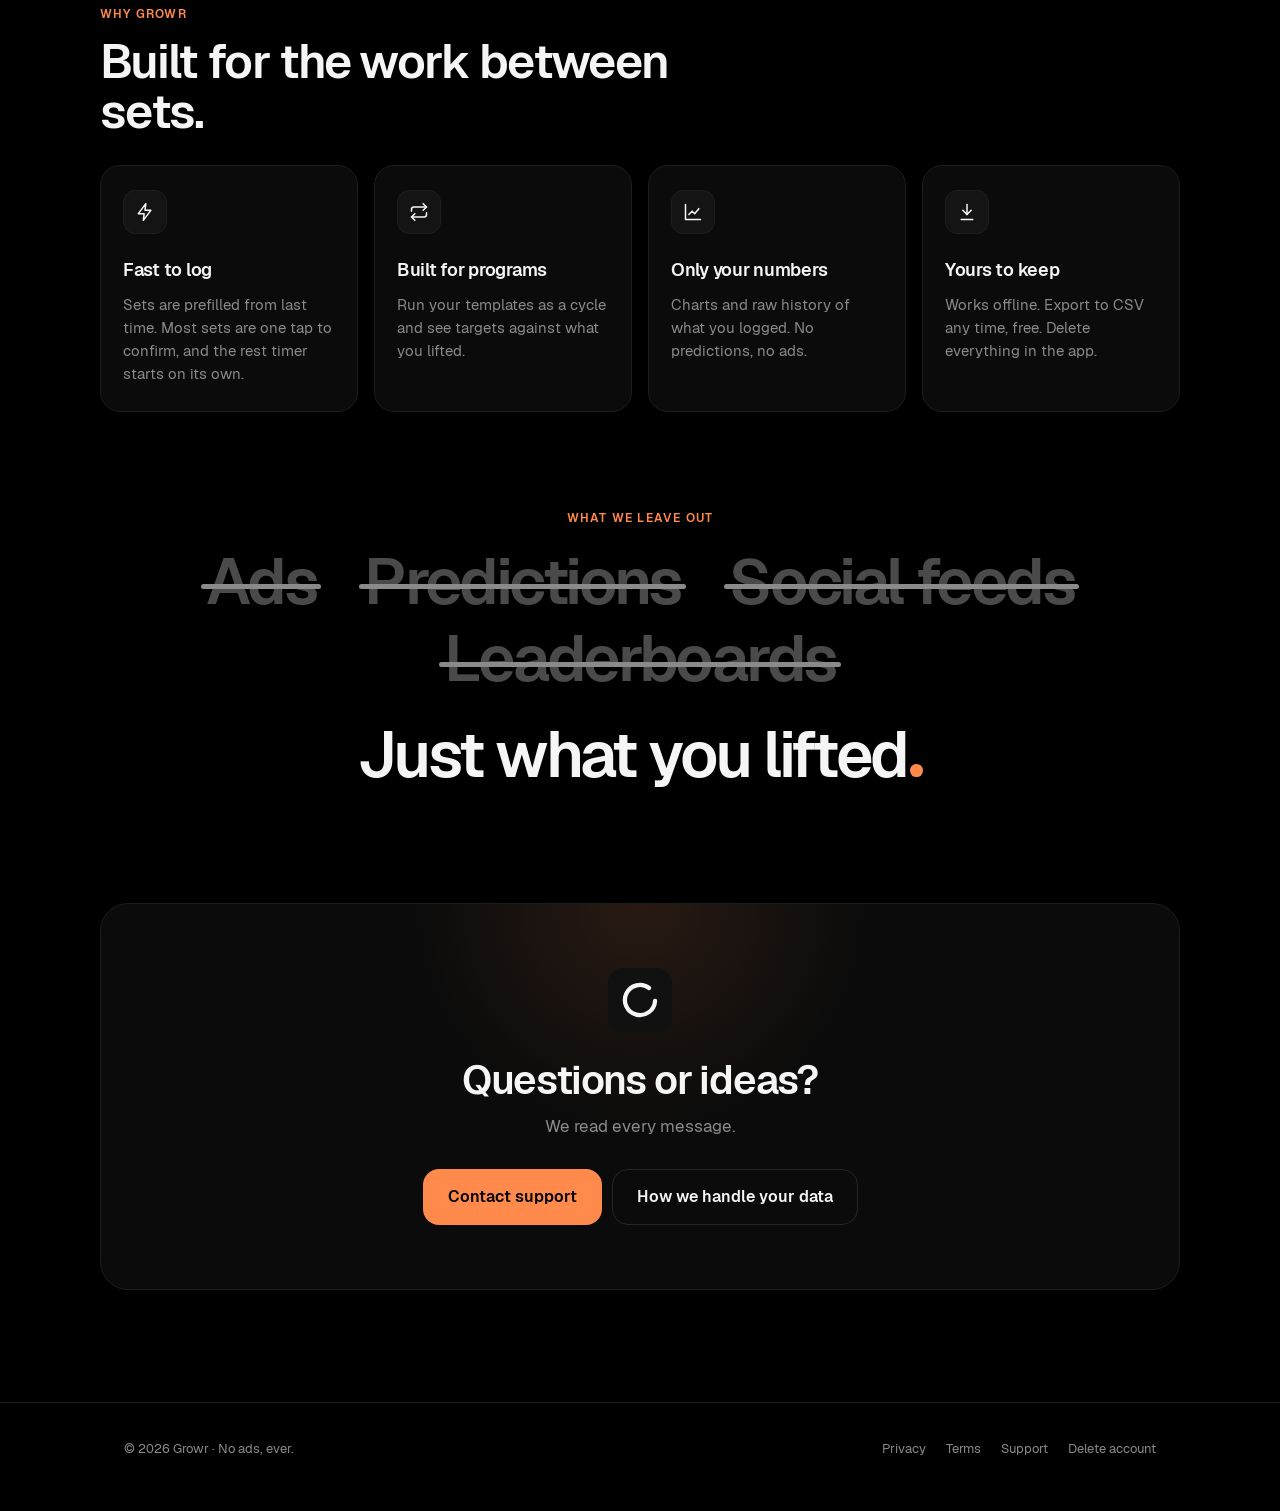
==== commit aed215db: "Animated, more polished homepage Live phone demo, self-drawing progress chart with count-ups, scroll" ====
--- a/index.html
+++ b/index.html
@@ -9,44 +9,116 @@
 <link rel="icon" href="favicon.svg" type="image/svg+xml">
 <link rel="preload" href="fonts/Geist-Regular.woff" as="font" type="font/woff" crossorigin>
 <link rel="preload" href="fonts/Geist-SemiBold.woff" as="font" type="font/woff" crossorigin>
-<link rel="stylesheet" href="style.css">
+<link rel="stylesheet" href="style.css?v=4">
+<script>document.documentElement.classList.add('js')</script>
 </head>
-<body>
+<body class="is-home">
 <a class="skip" href="#content">Skip to content</a>
 <header class="site"><div class="bar">
-<a class="brand" href="index.html" aria-label="Growr home"><svg viewBox="0 0 512 512" aria-hidden="true"><rect width="512" height="512" rx="116" fill="#111111"/><path d="M333.1 164.1 A 120 120 0 1 0 374.2 276.8" fill="none" stroke="#F5F5F5" stroke-width="34" stroke-linecap="round"/><circle cx="368.8" cy="215" r="26" fill="#FF8A4C"/></svg>Growr</a>
+<a class="brand" href="index.html" aria-label="Growr home"><svg viewBox="0 0 512 512" aria-hidden="true" data-logo-motion="intro"><rect width="512" height="512" rx="116" fill="#111111"/><path d="M333.1 164.1 A 120 120 0 1 0 374.2 276.8" fill="none" stroke="#F5F5F5" stroke-width="34" stroke-linecap="round"/><circle cx="368.8" cy="215" r="26" fill="#FF8A4C"/></svg>Growr</a>
 <nav aria-label="Main"><a href="privacy.html">Privacy</a><a href="terms.html">Terms</a><a href="support.html">Support</a></nav>
 </div></header>
 <main id="content">
+
+<div class="hero-wrap">
+<div class="hero-bg" aria-hidden="true"><div class="grid-lines"></div><div class="glow"></div></div>
+<div class="home hero">
+<section class="hero-copy">
+<p class="eyebrow" data-reveal><span class="pulse" aria-hidden="true"></span>Strength training log for Android</p>
+<h1 class="split" aria-label="Log fast. See progress."><span class="w" aria-hidden="true">Log</span> <span class="w" aria-hidden="true">fast.</span><br><span class="w dim" aria-hidden="true">See</span> <span class="w dim" aria-hidden="true">progress.</span></h1>
+<p class="lead" data-reveal style="--d:.45s">A quiet strength-training log for lifters who follow a program. Sets are prefilled from last time, and your charts show only what you lifted.</p>
+<div class="actions" data-reveal style="--d:.55s"><a class="btn" href="#numbers">See how it works<svg viewBox="0 0 24 24" aria-hidden="true"><path d="M12 5v14M6 13l6 6 6-6"/></svg></a><a class="btn secondary" href="support.html">Support</a></div>
+<ul class="trust" data-reveal style="--d:.65s">
+<li>No ads, ever</li><li>Works offline</li><li>Free CSV export</li>
+</ul>
+</section>
+
+<div class="phone-stage" data-reveal style="--d:.3s" aria-label="Example: logging a workout in Growr" role="img">
+<div class="phone" aria-hidden="true">
+<div class="ph-head">
+<div class="ph-top"><span class="ph-round"><svg viewBox="0 0 24 24"><path d="M6 9l6 6 6-6"/></svg></span><div class="ph-title"><b>Upper B</b><span id="ph-elapsed">24:18</span></div><span class="ph-finish">Finish</span></div>
+<div class="ph-progress"><div class="bar"><i id="ph-bar"></i></div><span><b id="ph-done">3</b> / 9 sets</span></div>
+</div>
+<div class="ph-body">
+<div class="ph-card">
+<div class="ph-ex"><b>Bench press</b><span>Target 3 &times; 6&ndash;8 &middot; Rest 2:30</span></div>
+<div class="ph-row ph-labels"><span>Set</span><span>Previous</span><span>kg</span><span>Reps</span><span class="c"><svg viewBox="0 0 24 24"><path d="m5 12.5 4.5 4.5L19 7.5"/></svg></span></div>
+<div class="ph-row set"><span class="n">1</span><span class="prev">90 &times; 8</span><span class="f">90</span><span class="f">8</span><span class="chk"><svg viewBox="0 0 24 24"><path d="m5 12.5 4.5 4.5L19 7.5"/></svg></span></div>
+<div class="ph-row set"><span class="n">2</span><span class="prev">90 &times; 7</span><span class="f">90</span><span class="f">8</span><span class="chk"><svg viewBox="0 0 24 24"><path d="m5 12.5 4.5 4.5L19 7.5"/></svg></span></div>
+<div class="ph-row set"><span class="n">3</span><span class="prev">90 &times; 6</span><span class="f">92.5</span><span class="f">6</span><span class="chk"><svg viewBox="0 0 24 24"><path d="m5 12.5 4.5 4.5L19 7.5"/></svg></span></div>
+</div>
+<div class="ph-card">
+<div class="ph-ex"><b>Barbell row</b><span>Target 3 &times; 8&ndash;10 &middot; Rest 2:00</span></div>
+<div class="ph-row set"><span class="n">1</span><span class="prev">70 &times; 10</span><span class="f">72.5</span><span class="f">10</span><span class="chk"><svg viewBox="0 0 24 24"><path d="m5 12.5 4.5 4.5L19 7.5"/></svg></span></div>
+<div class="ph-row set"><span class="n">2</span><span class="prev">70 &times; 9</span><span class="f">72.5</span><span class="f">9</span><span class="chk"><svg viewBox="0 0 24 24"><path d="m5 12.5 4.5 4.5L19 7.5"/></svg></span></div>
+</div>
+</div>
+<div class="ph-toast" id="ph-toast"><span class="star"><svg viewBox="0 0 24 24"><path d="M12 3.5l2.6 5.3 5.9.9-4.3 4.1 1 5.8-5.2-2.7-5.2 2.7 1-5.8L3.5 9.7l5.9-.9z"/></svg></span><span><b>New PR</b><small>Bench press &middot; 92.5 kg &times; 6</small></span></div>
+<div class="ph-rest" id="ph-rest">
+<div class="ph-rest-line"><i id="ph-rest-line"></i></div>
+<div class="ph-rest-row"><span class="pill">&minus;15</span><span class="time"><small>Rest</small><b id="ph-rest-time">2:30</b></span><span class="pill">+15</span></div>
+</div>
+</div>
+</div>
+</div>
+</div>
+
 <div class="home">
 
-<section class="hero">
-<h1>Log fast.<br><span>See progress.</span></h1>
-<p class="lead">A quiet strength-training log for lifters who follow a program.</p>
-<div class="actions"><a class="btn" href="privacy.html">How we handle your data</a><a class="btn secondary" href="support.html">Support</a></div>
-</section>
-
-<section class="showcase" aria-label="Example screens">
-<div class="card" aria-label="Example: this week">
+<section class="block" id="numbers" aria-labelledby="numbers-h">
+<div class="block-head" data-reveal>
+<p class="kicker">Progress</p>
+<h2 id="numbers-h">Your numbers, clearly.</h2>
+<p class="sub">Charts and raw history of what you logged. Nothing estimated, nothing invented.</p>
+</div>
+<div class="showcase">
+<div class="card tilt" data-reveal aria-label="Example: this week">
 <div class="card-head"><span class="card-title">This week</span><span class="meta">26 Oct &ndash; 1 Nov</span></div>
-<div class="week" aria-hidden="true"><span class="">M</span><span class="is-today">T</span><span class="">W</span><span class="">T</span><span class="">F</span><span class="">S</span><span class="">S</span><i class="dot done"><svg viewBox="0 0 24 24" fill="none" stroke="#000" stroke-width="3" stroke-linecap="round" stroke-linejoin="round" aria-hidden="true"><path d="m5 12.5 4.5 4.5L19 7.5"/></svg></i><i class="dot today"></i><i class="dot "></i><i class="dot plan"></i><i class="dot plan"></i><i class="dot "></i><i class="dot "></i><span class="">26</span><span class="is-today">27</span><span class="">28</span><span class="">29</span><span class="">30</span><span class="">31</span><span class="">1</span></div>
+<div class="week" aria-hidden="true"><span>M</span><span class="is-today">T</span><span>W</span><span>T</span><span>F</span><span>S</span><span>S</span><i class="dot done"><svg viewBox="0 0 24 24" fill="none" stroke="#000" stroke-width="3" stroke-linecap="round" stroke-linejoin="round" aria-hidden="true"><path d="m5 12.5 4.5 4.5L19 7.5"/></svg></i><i class="dot today"></i><i class="dot"></i><i class="dot plan"></i><i class="dot plan"></i><i class="dot"></i><i class="dot"></i><span>26</span><span class="is-today">27</span><span>28</span><span>29</span><span>30</span><span>31</span><span>1</span></div>
 <div class="stats">
-<div><div class="num">1<small> / 4</small></div><div class="meta">Sessions</div></div>
-<div><div class="num">17</div><div class="meta">Working sets</div></div>
-<div><div class="num">9,000<small> kg</small></div><div class="meta">Volume</div></div>
+<div><div class="num"><span data-count="1">1</span><small> / 4</small></div><div class="meta">Sessions</div></div>
+<div><div class="num"><span data-count="17">17</span></div><div class="meta">Working sets</div></div>
+<div><div class="num"><span data-count="9000">9,000</span><small> kg</small></div><div class="meta">Volume</div></div>
 </div>
 </div>
-<div class="card" aria-label="Example: progress chart">
+<div class="card tilt chart-card" data-reveal style="--d:.1s" aria-label="Example: progress chart">
 <div class="card-head"><span class="label">Bench press &middot; top weight</span><span class="meta">12 sessions</span></div>
-<div class="big">92.5<small> kg</small></div>
-<svg class="chart" viewBox="0 0 600 170" role="img" aria-label="Example chart: bench press top weight rising over twelve sessions"><defs><linearGradient id="g" x1="0" y1="0" x2="0" y2="1"><stop offset="0" stop-color="#FF8A4C" stop-opacity=".22"/><stop offset="1" stop-color="#FF8A4C" stop-opacity=".02"/></linearGradient></defs><line x1="0" x2="600" y1="12" y2="12" stroke="#1D1D1D"/><line x1="0" x2="600" y1="64" y2="64" stroke="#1D1D1D"/><line x1="0" x2="600" y1="116" y2="116" stroke="#1D1D1D"/><line x1="0" x2="600" y1="168" y2="168" stroke="#1D1D1D"/><path d="M18.0,130 L69.3,118 L120.5,122 L171.8,98 L223.1,104 L274.4,84 L325.6,88 L376.9,64 L428.2,70 L479.5,44 L530.7,36 L582.0,18 L582.0,170 L18.0,170 Z" fill="url(#g)"/><polyline points="18.0,130 69.3,118 120.5,122 171.8,98 223.1,104 274.4,84 325.6,88 376.9,64 428.2,70 479.5,44 530.7,36 582.0,18" fill="none" stroke="#FF8A4C" stroke-width="2" stroke-linejoin="round" stroke-linecap="round"/><circle cx="18.0" cy="130" r="3.5" fill="#FF8A4C"/><circle cx="69.3" cy="118" r="3.5" fill="#FF8A4C"/><circle cx="120.5" cy="122" r="3.5" fill="#FF8A4C"/><circle cx="171.8" cy="98" r="3.5" fill="#FF8A4C"/><circle cx="223.1" cy="104" r="3.5" fill="#FF8A4C"/><circle cx="274.4" cy="84" r="3.5" fill="#FF8A4C"/><circle cx="325.6" cy="88" r="3.5" fill="#FF8A4C"/><circle cx="376.9" cy="64" r="3.5" fill="#FF8A4C"/><circle cx="428.2" cy="70" r="3.5" fill="#FF8A4C"/><circle cx="479.5" cy="44" r="3.5" fill="#FF8A4C"/><circle cx="530.7" cy="36" r="3.5" fill="#FF8A4C"/><circle cx="582.0" cy="18" r="3.5" fill="#FF8A4C"/><circle cx="582.0" cy="18" r="7" fill="#FF8A4C" fill-opacity=".25"/></svg>
+<div class="big"><span data-count="92.5" data-decimals="1">92.5</span><small> kg</small><span class="delta">+12.5 kg</span></div>
+<svg class="chart" viewBox="0 0 600 170" role="img" aria-label="Example chart: bench press top weight rising over twelve sessions"><defs><linearGradient id="g" x1="0" y1="0" x2="0" y2="1"><stop offset="0" stop-color="#FF8A4C" stop-opacity=".24"/><stop offset="1" stop-color="#FF8A4C" stop-opacity="0"/></linearGradient></defs><g class="gridl"><line x1="0" x2="600" y1="12" y2="12"/><line x1="0" x2="600" y1="64" y2="64"/><line x1="0" x2="600" y1="116" y2="116"/><line x1="0" x2="600" y1="168" y2="168"/></g><path class="area" d="M18.0,130 L69.3,118 L120.5,122 L171.8,98 L223.1,104 L274.4,84 L325.6,88 L376.9,64 L428.2,70 L479.5,44 L530.7,36 L582.0,18 L582.0,170 L18.0,170 Z" fill="url(#g)"/><polyline class="line" pathLength="1" points="18.0,130 69.3,118 120.5,122 171.8,98 223.1,104 274.4,84 325.6,88 376.9,64 428.2,70 479.5,44 530.7,36 582.0,18" fill="none" stroke="#FF8A4C" stroke-width="2.25" stroke-linejoin="round" stroke-linecap="round"/><g class="pts" fill="#FF8A4C"><circle cx="18.0" cy="130" r="3.5" style="--i:0"/><circle cx="69.3" cy="118" r="3.5" style="--i:1"/><circle cx="120.5" cy="122" r="3.5" style="--i:2"/><circle cx="171.8" cy="98" r="3.5" style="--i:3"/><circle cx="223.1" cy="104" r="3.5" style="--i:4"/><circle cx="274.4" cy="84" r="3.5" style="--i:5"/><circle cx="325.6" cy="88" r="3.5" style="--i:6"/><circle cx="376.9" cy="64" r="3.5" style="--i:7"/><circle cx="428.2" cy="70" r="3.5" style="--i:8"/><circle cx="479.5" cy="44" r="3.5" style="--i:9"/><circle cx="530.7" cy="36" r="3.5" style="--i:10"/><circle cx="582.0" cy="18" r="3.5" style="--i:11"/></g><circle class="pr-ring" cx="582.0" cy="18" r="7" fill="#FF8A4C" fill-opacity=".25"/></svg>
 <div class="pills" aria-hidden="true"><span>4W</span><span class="on">3M</span><span>6M</span><span>1Y</span><span>All</span></div>
+</div>
 </div>
 </section>
 
-<section class="features" aria-labelledby="why">
-<h2 class="group-label" id="why">Why Growr</h2>
-<div class="list"><div class="row"><span class="tile"><svg viewBox="0 0 24 24" fill="none" stroke="#F5F5F5" stroke-width="1.8" stroke-linecap="round" stroke-linejoin="round" aria-hidden="true"><path d="M13 2 4 14h7l-1 8 9-12h-7z"/></svg></span><span class="text">Fast to log<small>Sets are prefilled from last time. Most sets are one tap to confirm.</small></span></div><div class="row"><span class="tile"><svg viewBox="0 0 24 24" fill="none" stroke="#F5F5F5" stroke-width="1.8" stroke-linecap="round" stroke-linejoin="round" aria-hidden="true"><path d="M17 2l4 4-4 4"/><path d="M3 11V9a3 3 0 0 1 3-3h15"/><path d="M7 22l-4-4 4-4"/><path d="M21 13v2a3 3 0 0 1-3 3H3"/></svg></span><span class="text">Built for programs<small>Run your templates as a cycle and see targets against what you lifted.</small></span></div><div class="row"><span class="tile"><svg viewBox="0 0 24 24" fill="none" stroke="#F5F5F5" stroke-width="1.8" stroke-linecap="round" stroke-linejoin="round" aria-hidden="true"><path d="M3 3v18h18"/><path d="m7 15 4-4 3 3 5-6"/></svg></span><span class="text">Only your numbers<small>Charts and raw history of what you logged. No predictions, no ads.</small></span></div><div class="row"><span class="tile"><svg viewBox="0 0 24 24" fill="none" stroke="#F5F5F5" stroke-width="1.8" stroke-linecap="round" stroke-linejoin="round" aria-hidden="true"><path d="M12 3v12"/><path d="m7 10 5 5 5-5"/><path d="M5 21h14"/></svg></span><span class="text">Yours to keep<small>Works offline. Export to CSV any time, free. Delete everything in the app.</small></span></div></div>
+<section class="block" aria-labelledby="why">
+<div class="block-head" data-reveal>
+<p class="kicker">Why Growr</p>
+<h2 id="why">Built for the work between sets.</h2>
+</div>
+<div class="bento">
+<article class="feature spot" data-reveal><span class="tile"><svg viewBox="0 0 24 24" aria-hidden="true"><path d="M13 2 4 14h7l-1 8 9-12h-7z"/></svg></span><h3>Fast to log</h3><p>Sets are prefilled from last time. Most sets are one tap to confirm, and the rest timer starts on its own.</p></article>
+<article class="feature spot" data-reveal style="--d:.08s"><span class="tile"><svg viewBox="0 0 24 24" aria-hidden="true"><path d="M17 2l4 4-4 4"/><path d="M3 11V9a3 3 0 0 1 3-3h15"/><path d="M7 22l-4-4 4-4"/><path d="M21 13v2a3 3 0 0 1-3 3H3"/></svg></span><h3>Built for programs</h3><p>Run your templates as a cycle and see targets against what you lifted.</p></article>
+<article class="feature spot" data-reveal style="--d:.16s"><span class="tile"><svg viewBox="0 0 24 24" aria-hidden="true"><path d="M3 3v18h18"/><path d="m7 15 4-4 3 3 5-6"/></svg></span><h3>Only your numbers</h3><p>Charts and raw history of what you logged. No predictions, no ads.</p></article>
+<article class="feature spot" data-reveal style="--d:.24s"><span class="tile"><svg viewBox="0 0 24 24" aria-hidden="true"><path d="M12 3v12"/><path d="m7 10 5 5 5-5"/><path d="M5 21h14"/></svg></span><h3>Yours to keep</h3><p>Works offline. Export to CSV any time, free. Delete everything in the app.</p></article>
+</div>
+</section>
+
+<section class="block manifesto" aria-label="What Growr leaves out">
+<p class="kicker" data-reveal>What we leave out</p>
+<ul class="strike">
+<li data-reveal><span>Ads</span></li>
+<li data-reveal style="--d:.08s"><span>Predictions</span></li>
+<li data-reveal style="--d:.16s"><span>Social feeds</span></li>
+<li data-reveal style="--d:.24s"><span>Leaderboards</span></li>
+</ul>
+<p class="keep" data-reveal style="--d:.3s">Just what you lifted</p>
+</section>
+
+<section class="cta" data-reveal aria-labelledby="cta-h">
+<svg class="cta-mark" viewBox="0 0 512 512" aria-hidden="true" data-logo-motion="view"><rect width="512" height="512" rx="116" fill="#111111"/><path d="M333.1 164.1 A 120 120 0 1 0 374.2 276.8" fill="none" stroke="#F5F5F5" stroke-width="34" stroke-linecap="round"/><circle cx="368.8" cy="215" r="26" fill="#FF8A4C"/></svg>
+<h2 id="cta-h">Questions or ideas?</h2>
+<p>We read every message.</p>
+<div class="actions"><a class="btn" href="support.html">Contact support</a><a class="btn secondary" href="privacy.html">How we handle your data</a></div>
 </section>
 
 </div>
@@ -55,5 +127,7 @@
 <span>&copy; 2026 Growr &middot; No ads, ever.</span>
 <nav aria-label="Footer"><a href="privacy.html">Privacy</a><a href="terms.html">Terms</a><a href="support.html">Support</a><a href="delete-account.html">Delete account</a></nav>
 </div></footer>
+<script src="logo-motion.js" defer></script>
+<script src="home.js" defer></script>
 </body>
 </html>
--- a/style.css
+++ b/style.css
@@ -35,7 +35,7 @@
 @media (min-width: 720px) { :root { --gutter: 24px; } }
 
 * { box-sizing: border-box; -webkit-tap-highlight-color: transparent; }
-html { -webkit-text-size-adjust: 100%; scroll-padding-top: 88px; }
+html { -webkit-text-size-adjust: 100%; scroll-padding-top: 88px; scroll-behavior: smooth; }
 
 body {
   margin: 0; background: var(--bg); color: var(--text);
@@ -200,24 +200,170 @@
 ::placeholder { color: var(--dim); }
 input:focus, textarea:focus { border-color: var(--accent); outline: none; }
 input[aria-invalid="true"], textarea[aria-invalid="true"] { border-color: var(--danger); }
-[data-fs-error] { display: block; color: var(--danger); font-size: 13px; margin-top: 4px; }
-[data-fs-success] { display: none; background: var(--field); border: 1px solid rgba(255, 138, 76, 0.4); color: var(--text); border-radius: var(--r-button); padding: 14px 18px; margin: 16px 0 0; font-weight: 500; }
-[data-fs-success]:not(:empty) { display: block; }
-.form-error-banner { display: none; border: 1px solid var(--danger-border); color: var(--danger); border-radius: var(--r-button); padding: 14px 18px; margin: 16px 0 0; }
-.form-error-banner:not(:empty) { display: block; }
+/* Formspree's script injects its own light banner styles; the `body` prefix
+   outranks them so the messages keep the app's colors. */
+body [data-fs-error] { display: none; color: var(--danger); font-size: 13px; margin-top: 4px; }
+body [data-fs-error][data-fs-active] { display: block; color: var(--danger); }
+body [data-fs-success] { display: none; }
+body [data-fs-success][data-fs-active] {
+  display: block; background: var(--field); border: 1px solid rgba(255, 138, 76, 0.4); color: var(--text);
+  border-radius: var(--r-button); padding: 14px 18px; margin: 16px 0 0; font-size: 15px; font-weight: 500;
+}
+body .form-error-banner[data-fs-active] {
+  display: block; background: var(--field); border: 1px solid var(--danger-border); color: var(--danger);
+  border-radius: var(--r-button); padding: 14px 18px; margin: 16px 0 0; font-size: 15px;
+}
+body [data-fs-field][aria-invalid="true"] { border-color: var(--danger); }
 .hp { position: absolute; left: -9999px; height: 0; overflow: hidden; }
 
-/* ---- home ----------------------------------------------------------------- */
+/* ---- motion helpers (all pages) ------------------------------------------- */
+
+:root { --out: cubic-bezier(.22, 1, .36, 1); --spring: cubic-bezier(.34, 1.56, .64, 1); }
+header.site { transition: background-color 240ms ease, border-color 240ms ease; }
+.is-home header.site { background: rgba(0, 0, 0, 0.5); border-bottom-color: transparent; }
+.is-home header.site.scrolled { background: rgba(0, 0, 0, 0.82); border-bottom-color: var(--border); }
+.btn { transition: opacity var(--ease), border-color var(--ease), background-color var(--ease), transform 160ms var(--out); }
+.btn:active { transform: scale(.97); }
+.btn svg { width: 18px; height: 18px; fill: none; stroke: currentColor; stroke-width: 2.2; stroke-linecap: round; stroke-linejoin: round; transition: transform 200ms var(--out); }
+.btn:hover svg { transform: translateY(2px); }
+.read { animation: page-in 520ms var(--out) both; }
+@keyframes page-in { from { opacity: 0; transform: translateY(10px); } }
+.list a .chev { transition: transform 200ms var(--out), color var(--ease); }
+.list a:hover .chev { transform: translateX(3px); color: var(--muted); }
+
+/* Reveal: hidden only once JS has marked the page, so no-JS shows everything. */
+.js [data-reveal] { opacity: 0; transform: translateY(18px); filter: blur(6px); transition: opacity 700ms var(--out) var(--d, 0s), transform 700ms var(--out) var(--d, 0s), filter 700ms var(--out) var(--d, 0s); }
+.js [data-reveal].in { opacity: 1; transform: none; filter: none; }
+
+/* ---- home: hero ----------------------------------------------------------- */
 
 .home { max-width: calc(var(--wrap) + 2 * var(--gutter)); margin: 0 auto; padding: 0 var(--gutter); }
-.hero { padding: clamp(40px, 9vw, 104px) 0 clamp(36px, 6vw, 64px); }
-.hero h1 { font-size: clamp(2.75rem, 9vw, 5.25rem); line-height: 1.02; letter-spacing: -0.035em; max-width: 12ch; }
-.hero h1 span { color: var(--muted); }
-.hero .lead { font-size: clamp(17px, 2.2vw, 20px); }
-
-.showcase { display: grid; gap: 16px; grid-template-columns: 1fr; }
+.hero-wrap { position: relative; overflow: hidden; }
+.hero-bg { position: absolute; inset: 0; pointer-events: none; }
+.grid-lines {
+  position: absolute; inset: 0;
+  background-image: linear-gradient(var(--border) 1px, transparent 1px), linear-gradient(90deg, var(--border) 1px, transparent 1px);
+  background-size: 56px 56px; background-position: center top;
+  -webkit-mask-image: radial-gradient(ellipse 70% 60% at 50% 30%, #000 10%, transparent 75%);
+  mask-image: radial-gradient(ellipse 70% 60% at 50% 30%, #000 10%, transparent 75%);
+  opacity: .55;
+}
+.glow {
+  position: absolute; width: 620px; height: 620px; right: -120px; top: 40px; border-radius: 50%;
+  background: radial-gradient(circle, rgba(255, 138, 76, .16), rgba(255, 138, 76, 0) 62%);
+  animation: drift 14s ease-in-out infinite alternate;
+}
+@keyframes drift { to { transform: translate(-60px, 50px) scale(1.08); } }
+
+.hero { display: grid; gap: 48px; align-items: center; padding-top: clamp(40px, 8vw, 96px); padding-bottom: clamp(48px, 8vw, 96px); position: relative; }
+@media (min-width: 900px) { .hero { grid-template-columns: 1.1fr .9fr; gap: 32px; } }
+.eyebrow {
+  display: inline-flex; align-items: center; gap: 10px; margin: 0 0 22px; padding: 6px 14px 6px 10px;
+  border: 1px solid var(--border); border-radius: 999px; background: rgba(11, 11, 11, .7);
+  font-size: 13px; font-weight: 500; color: var(--muted);
+}
+.pulse { position: relative; width: 8px; height: 8px; border-radius: 50%; background: var(--accent); }
+.pulse::after { content: ""; position: absolute; inset: 0; border-radius: 50%; background: var(--accent); animation: ping 2.2s var(--out) infinite; }
+@keyframes ping { 0% { transform: scale(1); opacity: .7; } 80%, 100% { transform: scale(3); opacity: 0; } }
+
+.hero h1 { font-size: clamp(3rem, 9vw, 5.75rem); line-height: 1; letter-spacing: -0.045em; max-width: 12ch; }
+.hero h1 .dim { color: var(--muted); }
+.split .w { display: inline-block; }
+.js .split .w { opacity: 0; transform: translateY(40%); filter: blur(10px); transition: opacity 800ms var(--out), transform 800ms var(--out), filter 800ms var(--out); }
+.js .split.in .w { opacity: 1; transform: none; filter: none; }
+.js .split.in .w:nth-of-type(2) { transition-delay: .07s; }
+.js .split.in .w:nth-of-type(3) { transition-delay: .18s; }
+.js .split.in .w:nth-of-type(4) { transition-delay: .25s; }
+.hero .lead { font-size: clamp(17px, 2vw, 19px); max-width: 40ch; margin-top: 22px; }
+.trust { list-style: none; padding: 0; margin: 26px 0 0; display: flex; flex-wrap: wrap; gap: 8px 20px; }
+.trust li { margin: 0; font-size: 13.5px; color: var(--muted); display: inline-flex; align-items: center; gap: 8px; }
+.trust li::before { content: ""; width: 16px; height: 16px; flex: none; border-radius: 50%; background: var(--accent-soft) url("data:image/svg+xml,%3Csvg xmlns='http://www.w3.org/2000/svg' viewBox='0 0 24 24' fill='none' stroke='%23FF8A4C' stroke-width='3.2' stroke-linecap='round' stroke-linejoin='round'%3E%3Cpath d='m6 12.5 4 4L18 8'/%3E%3C/svg%3E") center / 10px no-repeat; }
+
+/* ---- home: phone demo ----------------------------------------------------- */
+
+.phone-stage { display: flex; justify-content: center; perspective: 1400px; }
+.phone {
+  position: relative; width: min(340px, 100%); height: 600px; border-radius: 44px; overflow: hidden;
+  background: var(--bg); border: 1px solid var(--track); padding: 8px;
+  outline: 6px solid #0d0d0d; outline-offset: 0;
+  transform: rotateY(-8deg) rotateX(4deg); transition: transform 900ms var(--out);
+  font-size: 13px; line-height: 1.3;
+}
+.phone-stage:hover .phone { transform: rotateY(0) rotateX(0); }
+@media (max-width: 899px) { .phone { transform: none; height: 560px; } }
+.phone svg { fill: none; stroke: currentColor; stroke-width: 2; stroke-linecap: round; stroke-linejoin: round; }
+.ph-head { padding: 26px 10px 12px; border-bottom: 1px solid var(--border); }
+.ph-top { display: flex; align-items: center; justify-content: space-between; }
+.ph-round { width: 34px; height: 34px; border-radius: 50%; border: 1px solid var(--border); background: var(--surface); display: grid; place-items: center; color: var(--text); }
+.ph-round svg { width: 16px; height: 16px; }
+.ph-title { display: flex; flex-direction: column; align-items: center; }
+.ph-title b { font-size: 14px; font-weight: 600; }
+.ph-title span { font-size: 11.5px; color: var(--muted); }
+.ph-finish { height: 34px; padding: 0 14px; border-radius: 17px; background: var(--accent); color: var(--on-accent); font-weight: 600; display: grid; place-items: center; }
+.ph-progress { display: flex; align-items: center; gap: 10px; margin-top: 12px; font-size: 11px; color: var(--muted); }
+.ph-progress b { font-weight: 500; color: var(--muted); }
+.ph-progress .bar { flex: 1; height: 4px; border-radius: 2px; background: var(--border); overflow: hidden; }
+.ph-progress .bar i { display: block; height: 100%; background: var(--text); border-radius: 2px; transform-origin: left; transform: scaleX(.33); transition: transform 500ms var(--out); }
+.ph-body { padding: 12px 4px; display: flex; flex-direction: column; gap: 12px; }
+.ph-card { background: var(--surface); border: 1px solid var(--border); border-radius: 18px; padding: 12px 6px 6px; }
+.ph-ex { display: flex; flex-direction: column; gap: 2px; padding: 0 6px 8px; }
+.ph-ex b { font-size: 14px; font-weight: 600; }
+.ph-ex span { font-size: 11px; color: var(--muted); }
+.ph-row { display: grid; grid-template-columns: 22px minmax(0, 1fr) 46px 38px 34px; gap: 5px; align-items: center; padding: 3px; border-radius: 10px; transition: background-color 300ms ease; }
+.ph-labels { font-size: 9.5px; font-weight: 500; letter-spacing: .06em; text-transform: uppercase; color: var(--muted); }
+.ph-labels span:nth-child(n+3) { text-align: center; }
+.ph-labels .c svg { width: 11px; height: 11px; stroke-width: 3; vertical-align: -1px; }
+.ph-row .n { text-align: center; font-weight: 600; color: var(--muted); }
+.ph-row .prev { font-size: 11.5px; color: var(--muted); white-space: nowrap; overflow: hidden; text-overflow: ellipsis; }
+.ph-row .f { height: 32px; border-radius: 8px; background: var(--field); display: grid; place-items: center; font-size: 14px; font-weight: 600; transition: background-color 300ms ease; }
+.ph-row .chk { width: 32px; height: 32px; justify-self: center; border-radius: 9px; background: var(--field); display: grid; place-items: center; color: var(--dim); transition: background-color 220ms ease, color 220ms ease; }
+.ph-row .chk svg { width: 16px; height: 16px; stroke-width: 3; }
+.ph-row.done { background: var(--accent-soft); }
+.ph-row.done .f { background: transparent; }
+.ph-row.done .chk { background: var(--accent); color: var(--on-accent); animation: pop 380ms var(--spring); }
+.ph-row.done .chk svg path { stroke-dasharray: 24; stroke-dashoffset: 24; animation: tick 300ms 80ms var(--out) forwards; }
+@keyframes pop { 0% { transform: scale(.7); } 100% { transform: scale(1); } }
+@keyframes tick { to { stroke-dashoffset: 0; } }
+
+.ph-rest {
+  position: absolute; left: 14px; right: 14px; bottom: 14px; border-radius: 18px; overflow: hidden;
+  background: var(--field); border: 1px solid var(--track);
+  transform: translateY(130%); transition: transform 500ms var(--out);
+}
+.ph-rest.on { transform: none; }
+.ph-rest-line { height: 3px; background: var(--track); }
+.ph-rest-line i { display: block; height: 100%; background: var(--accent); transform-origin: left; }
+.ph-rest-row { display: flex; align-items: center; justify-content: space-between; padding: 10px 12px; }
+.ph-rest .pill { height: 32px; min-width: 50px; padding: 0 10px; border-radius: 12px; background: var(--surface); border: 1px solid var(--border); display: grid; place-items: center; font-weight: 600; color: var(--muted); }
+.ph-rest .time { display: flex; flex-direction: column; align-items: center; }
+.ph-rest .time small { font-size: 10px; letter-spacing: .08em; text-transform: uppercase; color: var(--muted); }
+.ph-rest .time b { font-size: 22px; font-weight: 600; letter-spacing: -0.02em; }
+
+.ph-toast {
+  position: absolute; left: 14px; right: 14px; top: 14px; z-index: 2; display: flex; align-items: center; gap: 12px;
+  padding: 12px 14px; border-radius: 18px; background: var(--field); border: 1px solid rgba(255, 138, 76, .45);
+  transform: translateY(-140%) scale(.96); opacity: 0; transition: transform 520ms var(--spring), opacity 300ms ease;
+}
+.ph-toast.on { transform: none; opacity: 1; }
+.ph-toast .star { width: 34px; height: 34px; flex: none; border-radius: 10px; background: var(--accent); color: var(--on-accent); display: grid; place-items: center; }
+.ph-toast .star svg { width: 18px; height: 18px; fill: currentColor; stroke: none; }
+.ph-toast b { display: block; font-size: 14px; font-weight: 600; }
+.ph-toast small { font-size: 12px; color: var(--muted); }
+
+/* ---- home: sections ------------------------------------------------------- */
+
+.block { padding: clamp(48px, 8vw, 96px) 0 0; }
+.block-head { max-width: 640px; margin-bottom: 28px; }
+.kicker { margin: 0 0 12px; font-size: 12px; font-weight: 600; letter-spacing: .1em; text-transform: uppercase; color: var(--accent); }
+.block h2 { font-size: clamp(30px, 5vw, 48px); font-weight: 600; line-height: 1.05; letter-spacing: -0.035em; }
+.block .sub { font-size: 17px; margin-top: 14px; max-width: 46ch; }
+
+.showcase { display: grid; gap: 16px; grid-template-columns: 1fr; perspective: 1600px; }
 @media (min-width: 880px) { .showcase { grid-template-columns: 1fr 1.25fr; } }
 .showcase .card { padding: 22px; }
+.card.tilt { transform: rotateX(var(--rx, 0deg)) rotateY(var(--ry, 0deg)); transition: opacity 700ms var(--out) var(--d, 0s), filter 700ms var(--out) var(--d, 0s), transform 400ms var(--out), border-color 300ms ease; }
+.card.tilt:hover { border-color: var(--track); }
+.js .card.tilt[data-reveal]:not(.in) { transform: translateY(18px); }
 .card-head { display: flex; justify-content: space-between; align-items: baseline; gap: 12px; flex-wrap: wrap; }
 .card-title { font-size: 17px; font-weight: 600; letter-spacing: -0.01em; }
 
@@ -226,38 +372,99 @@
 .week .dot {
   justify-self: center; width: min(40px, 10vw); aspect-ratio: 1; border-radius: 50%; margin: 8px 0;
   background: var(--field); display: grid; place-items: center;
+  transition: transform 500ms var(--spring), opacity 300ms ease;
 }
 .week .done { background: var(--accent); }
 .week .done svg { width: 45%; height: 45%; }
-.week .today { background: transparent; border: 2px solid var(--accent); }
+.week .today { background: transparent; border: 2px solid var(--accent); animation: ring 2.4s ease-in-out infinite; }
 .week .plan { background: transparent; border: 1.5px dashed var(--dim); }
 .week .is-today { color: var(--text); }
+@keyframes ring { 50% { border-color: rgba(255, 138, 76, .4); } }
+.js .card:not(.in) .week .dot { transform: scale(.4); opacity: 0; }
+.card.in .week .dot:nth-of-type(1) { transition-delay: .2s; }
+.card.in .week .dot:nth-of-type(2) { transition-delay: .26s; }
+.card.in .week .dot:nth-of-type(3) { transition-delay: .32s; }
+.card.in .week .dot:nth-of-type(4) { transition-delay: .38s; }
+.card.in .week .dot:nth-of-type(5) { transition-delay: .44s; }
+.card.in .week .dot:nth-of-type(6) { transition-delay: .5s; }
+.card.in .week .dot:nth-of-type(7) { transition-delay: .56s; }
 .stats { display: grid; grid-template-columns: repeat(3, 1fr); gap: 12px; margin-top: 18px; padding-top: 18px; border-top: 1px solid var(--border); }
 .num { font-size: clamp(24px, 4vw, 30px); font-weight: 600; letter-spacing: -0.03em; line-height: 1.15; }
 .num small { font-size: 0.55em; font-weight: 500; color: var(--muted); letter-spacing: 0; }
 .stats .meta { margin-top: 2px; }
 
-.big { font-size: clamp(38px, 6vw, 48px); font-weight: 600; letter-spacing: -0.03em; line-height: 1.1; margin-top: 6px; }
+.big { font-size: clamp(38px, 6vw, 48px); font-weight: 600; letter-spacing: -0.03em; line-height: 1.1; margin-top: 6px; display: flex; align-items: baseline; flex-wrap: wrap; gap: 0 4px; }
 .big small { font-size: 0.42em; font-weight: 500; color: var(--muted); letter-spacing: 0; }
-.chart { display: block; width: 100%; height: auto; margin-top: 18px; }
+.big .delta { margin-left: 10px; align-self: center; font-size: 13px; font-weight: 600; letter-spacing: 0; color: var(--accent); background: var(--accent-soft); padding: 4px 10px; border-radius: 999px; }
+.chart { display: block; width: 100%; height: auto; margin-top: 18px; overflow: visible; }
+.chart .gridl line { stroke: var(--border); }
+.chart .line { stroke-dasharray: 1; stroke-dashoffset: 0; transition: stroke-dashoffset 1600ms cubic-bezier(.65, 0, .35, 1) .2s; }
+.js .chart-card:not(.in) .chart .line { stroke-dashoffset: 1; }
+.chart .area { transition: opacity 900ms ease 1s; }
+.js .chart-card:not(.in) .chart .area { opacity: 0; }
+.chart .pts circle { transform-box: fill-box; transform-origin: center; transition: transform 400ms var(--spring), opacity 200ms ease; transition-delay: calc(.25s + var(--i) * .12s); }
+.js .chart-card:not(.in) .chart .pts circle { transform: scale(0); opacity: 0; }
+.chart .pr-ring { transform-box: fill-box; transform-origin: center; animation: pr 2.4s ease-out 1.9s infinite both; }
+@keyframes pr { 0% { transform: scale(1); opacity: 1; } 70%, 100% { transform: scale(2.6); opacity: 0; } }
 .pills { display: flex; gap: 6px; margin-top: 16px; }
 .pills span { flex: 1; text-align: center; min-height: 40px; display: grid; place-items: center; border-radius: var(--r-small); font-size: 13px; font-weight: 600; color: var(--muted); background: var(--field); }
 .pills .on { background: var(--text); color: var(--on-accent); }
 
-.features { margin: clamp(40px, 7vw, 72px) 0 clamp(48px, 8vw, 88px); }
-.features .group-label { display: block; padding: 0 4px 10px; }
-.features .list { margin-top: 0; }
-.features .list .row { min-height: 76px; padding: 14px 20px; align-items: flex-start; }
-.features .list .tile { margin-top: 2px; }
-.features .list .text { font-weight: 600; font-size: 16px; }
-.features .list small { font-size: 14.5px; margin-top: 2px; line-height: 1.5; }
-@media (min-width: 880px) {
-  .features .list { display: grid; grid-template-columns: 1fr 1fr; }
-  .features .list .row:nth-child(2) { border-top: 0; }
-  .features .list .row:nth-child(even) { border-left: 1px solid var(--border); }
-}
-
-@media (prefers-reduced-motion: reduce) { * { transition: none !important; scroll-behavior: auto !important; } }
+/* Bento of features with a pointer-following spotlight. */
+.bento { display: grid; gap: 16px; grid-template-columns: 1fr; }
+@media (min-width: 680px) { .bento { grid-template-columns: 1fr 1fr; } }
+@media (min-width: 1000px) { .bento { grid-template-columns: repeat(4, 1fr); } }
+.feature {
+  position: relative; overflow: hidden; background: var(--surface); border: 1px solid var(--border); border-radius: var(--r-card);
+  padding: 24px 22px 26px;
+}
+.js .feature[data-reveal] { transition: opacity 700ms var(--out) var(--d, 0s), filter 700ms var(--out) var(--d, 0s), transform 300ms var(--out), border-color 300ms ease; }
+.js .feature[data-reveal]:not(.in) { transition: opacity 700ms var(--out) var(--d, 0s), filter 700ms var(--out) var(--d, 0s), transform 700ms var(--out) var(--d, 0s); }
+.feature::before {
+  content: ""; position: absolute; inset: 0; pointer-events: none; opacity: 0; transition: opacity 300ms ease;
+  background: radial-gradient(360px circle at var(--x, 50%) var(--y, 0%), rgba(255, 138, 76, .10), transparent 60%);
+}
+.feature:hover { border-color: var(--track); }
+.feature.in:hover { transform: translateY(-3px); }
+.feature:hover::before { opacity: 1; }
+.feature .tile { width: 44px; height: 44px; border-radius: var(--r-small); background: var(--field); border: 1px solid var(--border); display: grid; place-items: center; transition: background-color 300ms ease, color 300ms ease, border-color 300ms ease; color: var(--text); }
+.feature:hover .tile { background: var(--accent); color: var(--on-accent); border-color: transparent; }
+.feature .tile svg { width: 20px; height: 20px; fill: none; stroke: currentColor; stroke-width: 1.8; stroke-linecap: round; stroke-linejoin: round; }
+.feature h3 { margin: 22px 0 0; font-size: 18px; letter-spacing: -0.015em; position: relative; }
+.feature p { margin-top: 8px; font-size: 14.5px; line-height: 1.6; position: relative; }
+
+/* What we leave out: words get struck through as they scroll in. */
+.manifesto { text-align: center; }
+.strike { list-style: none; padding: 0; margin: 16px 0 0; display: flex; flex-wrap: wrap; justify-content: center; gap: 4px 0.75em; font-size: clamp(32px, 6.5vw, 64px); }
+.strike li { margin: 0; font-size: clamp(32px, 6.5vw, 64px); font-weight: 600; letter-spacing: -0.04em; line-height: 1.15; color: var(--dim); }
+.strike span { position: relative; display: inline-block; }
+.strike span::after {
+  content: ""; position: absolute; left: -0.08em; right: -0.08em; top: 54%; height: .07em; border-radius: 99px; background: var(--muted);
+  transform: scaleX(0); transform-origin: left; transition: transform 600ms var(--out) calc(var(--d, 0s) + .35s);
+}
+.strike li.in span::after, html:not(.js) .strike span::after { transform: scaleX(1); }
+.keep { margin: 22px 0 0; font-size: clamp(32px, 6.5vw, 64px); font-weight: 600; letter-spacing: -0.04em; line-height: 1.15; color: var(--text); }
+.keep::after { content: ""; display: inline-block; width: .2em; height: .2em; margin-left: .04em; border-radius: 50%; background: var(--accent); }
+
+/* Closing card. */
+.cta {
+  position: relative; overflow: hidden; margin: clamp(56px, 9vw, 112px) 0 clamp(48px, 8vw, 88px); padding: clamp(36px, 6vw, 64px) 24px;
+  text-align: center; background: var(--surface); border: 1px solid var(--border); border-radius: 28px;
+}
+.cta::before {
+  content: ""; position: absolute; left: 50%; top: -260px; width: 520px; height: 520px; margin-left: -260px; border-radius: 50%; pointer-events: none;
+  background: radial-gradient(circle, rgba(255, 138, 76, .12), transparent 62%);
+}
+.cta > * { position: relative; }
+.cta-mark { width: 64px; height: 64px; }
+.cta h2 { margin-top: 18px; font-size: clamp(28px, 4.5vw, 40px); font-weight: 600; letter-spacing: -0.03em; line-height: 1.1; }
+.cta p { margin-top: 10px; font-size: 17px; }
+.cta .actions { justify-content: center; }
+
+@media (prefers-reduced-motion: reduce) {
+  *, *::before, *::after { transition: none !important; animation: none !important; scroll-behavior: auto !important; }
+  .js [data-reveal], .js .split .w { opacity: 1; transform: none; filter: none; }
+}
 @media print {
   header.site, footer.site, .skip { display: none; }
   body { background: #fff; }
